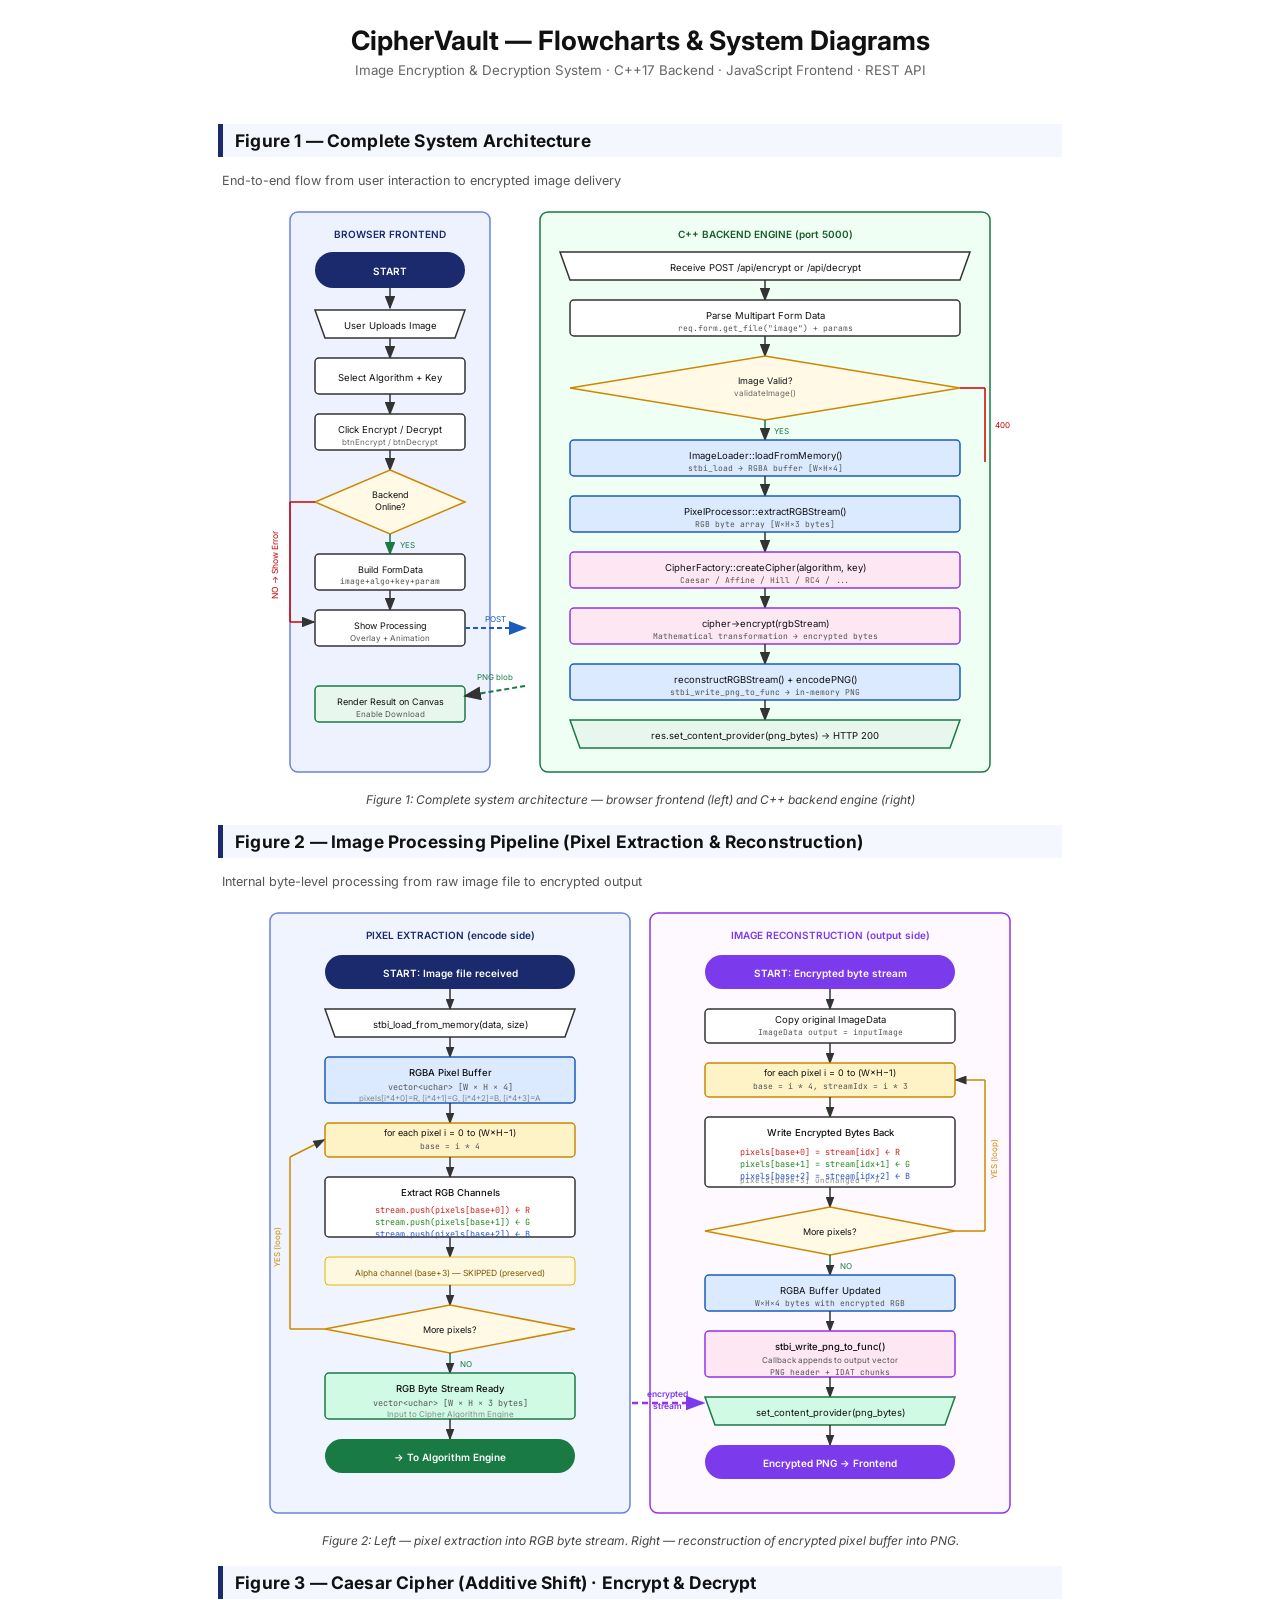
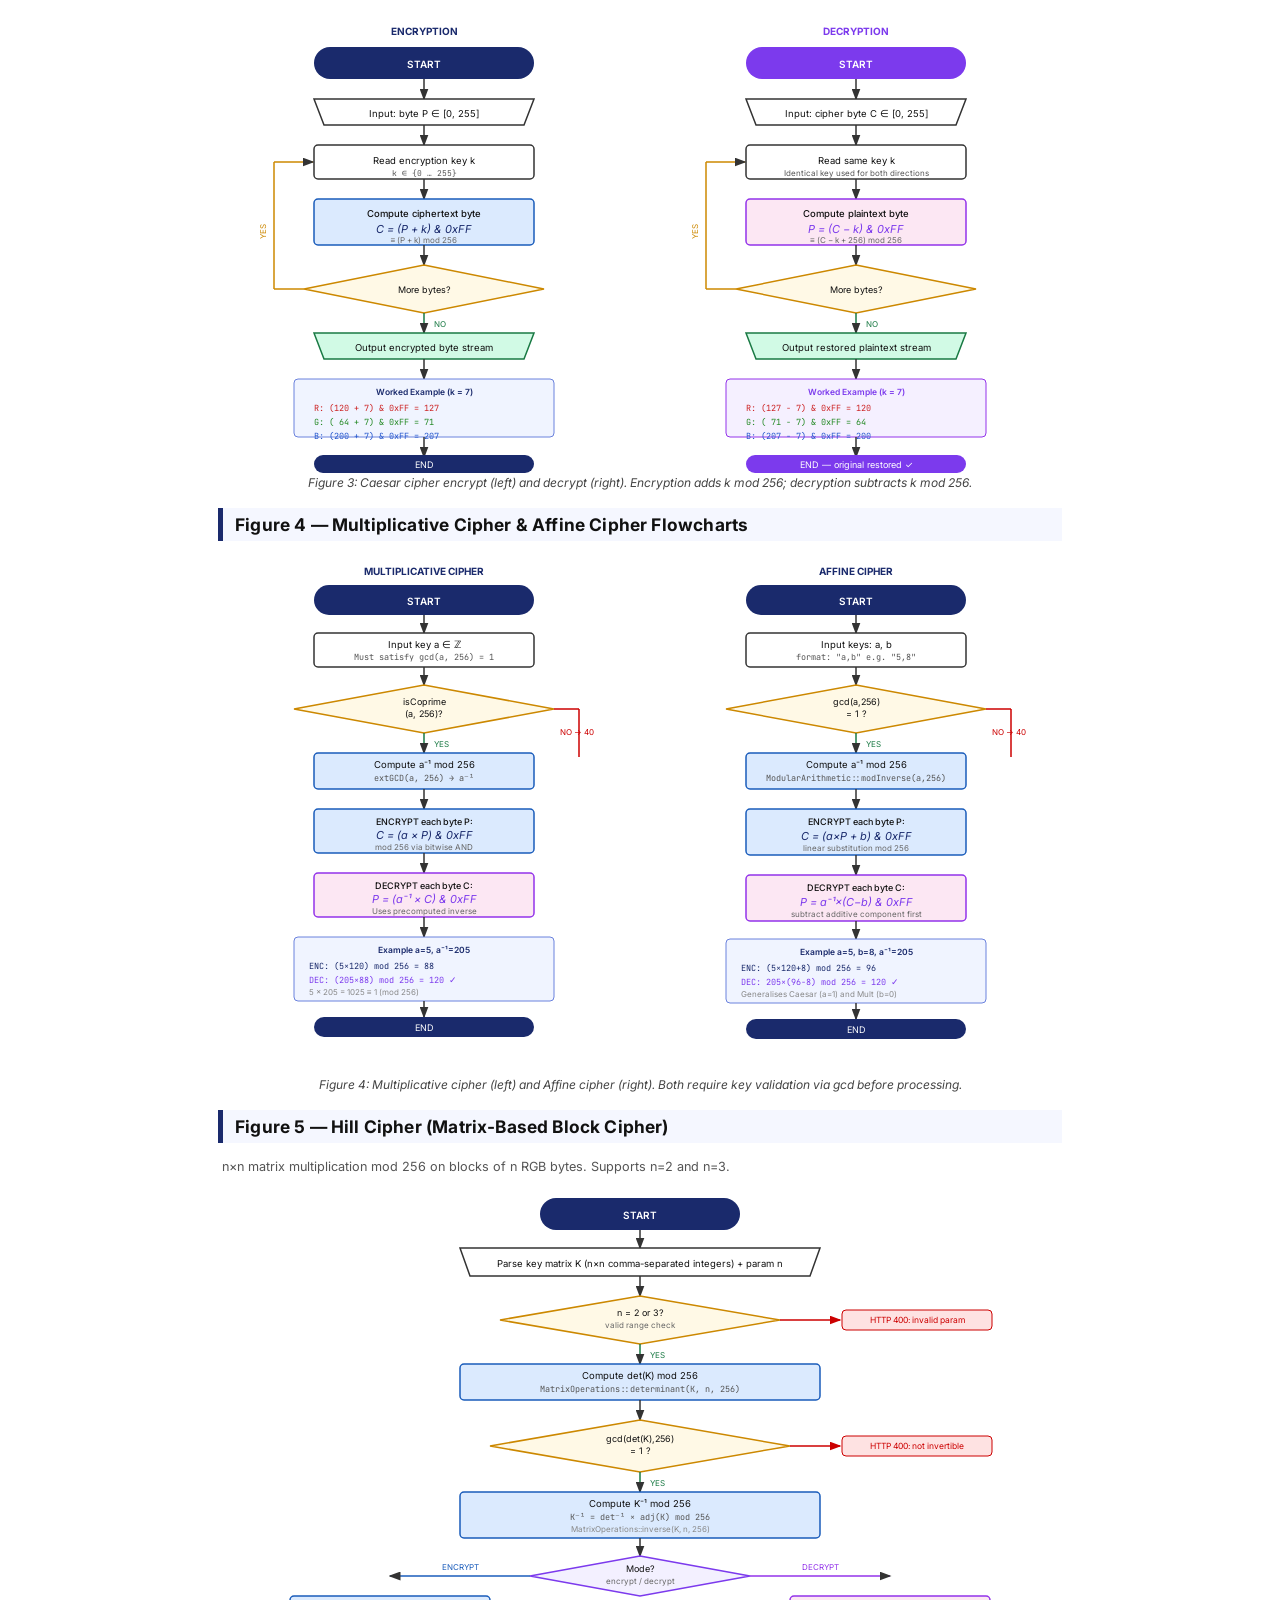
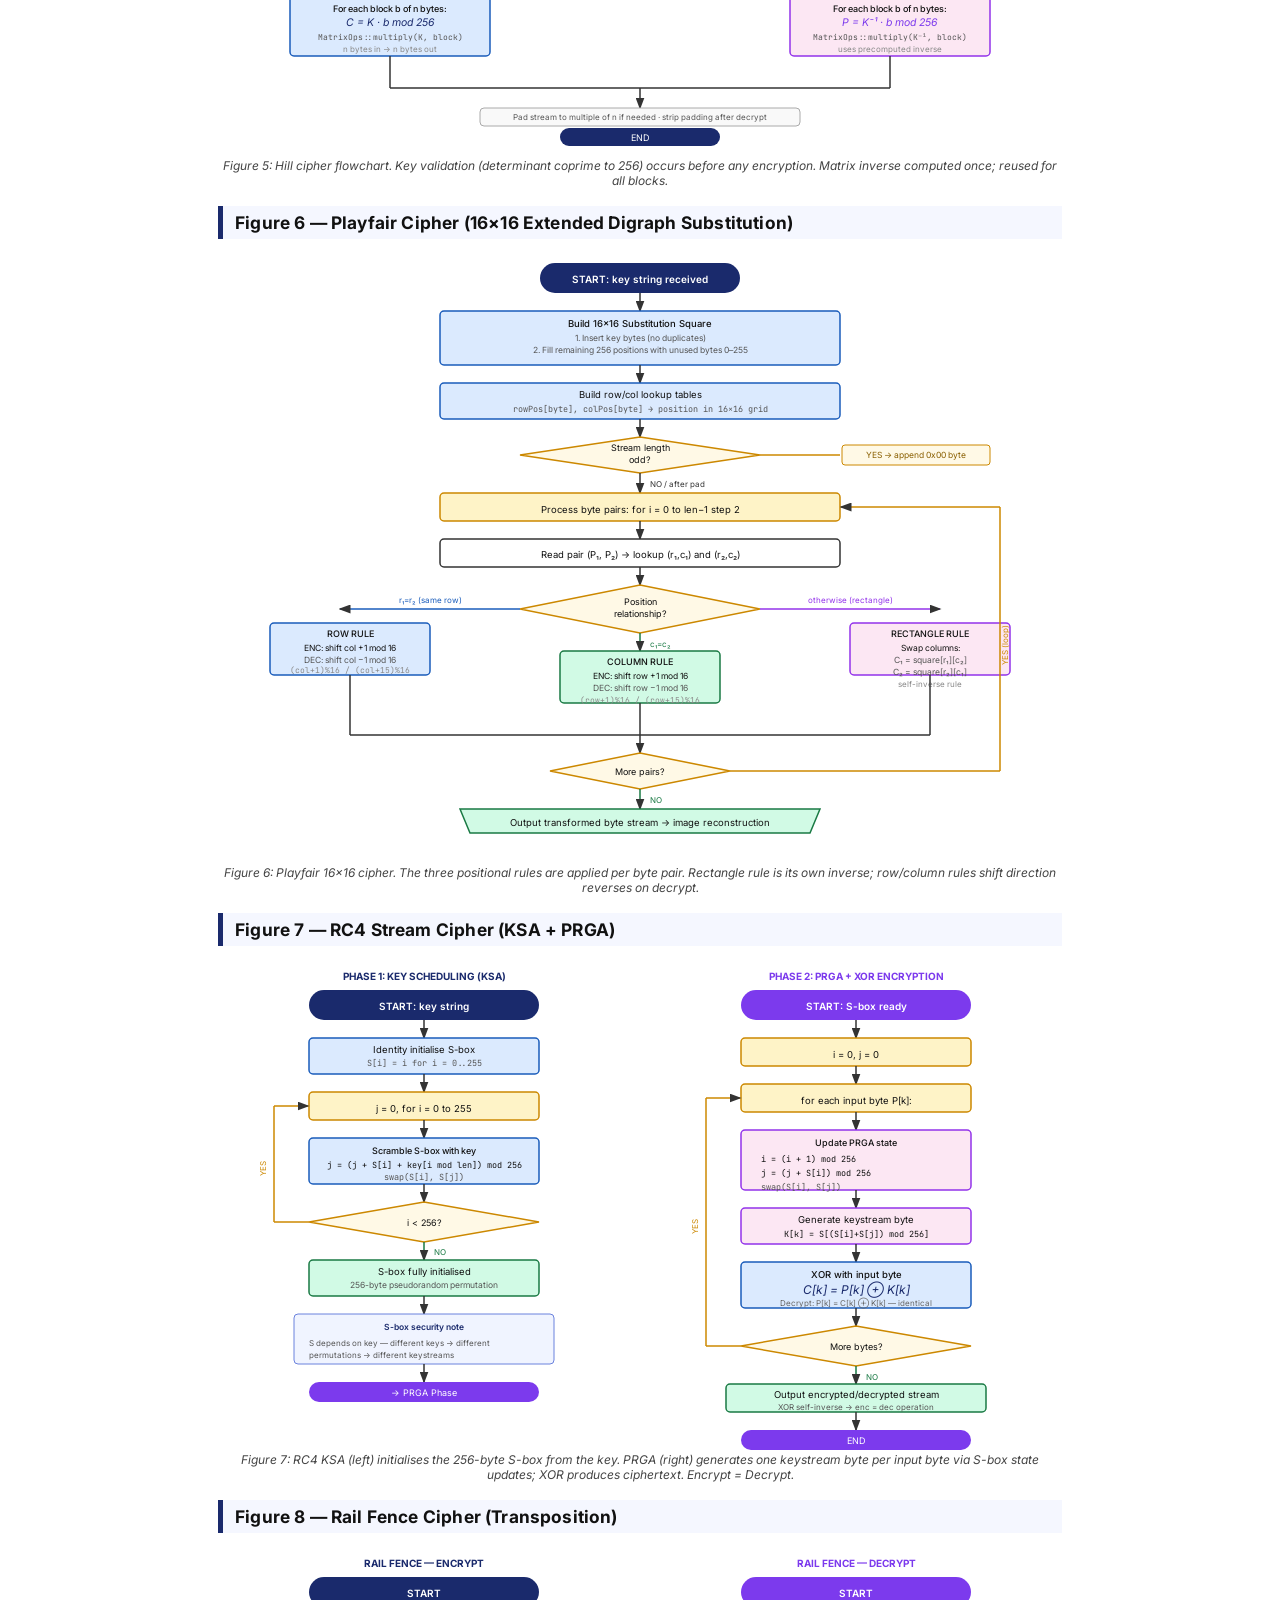
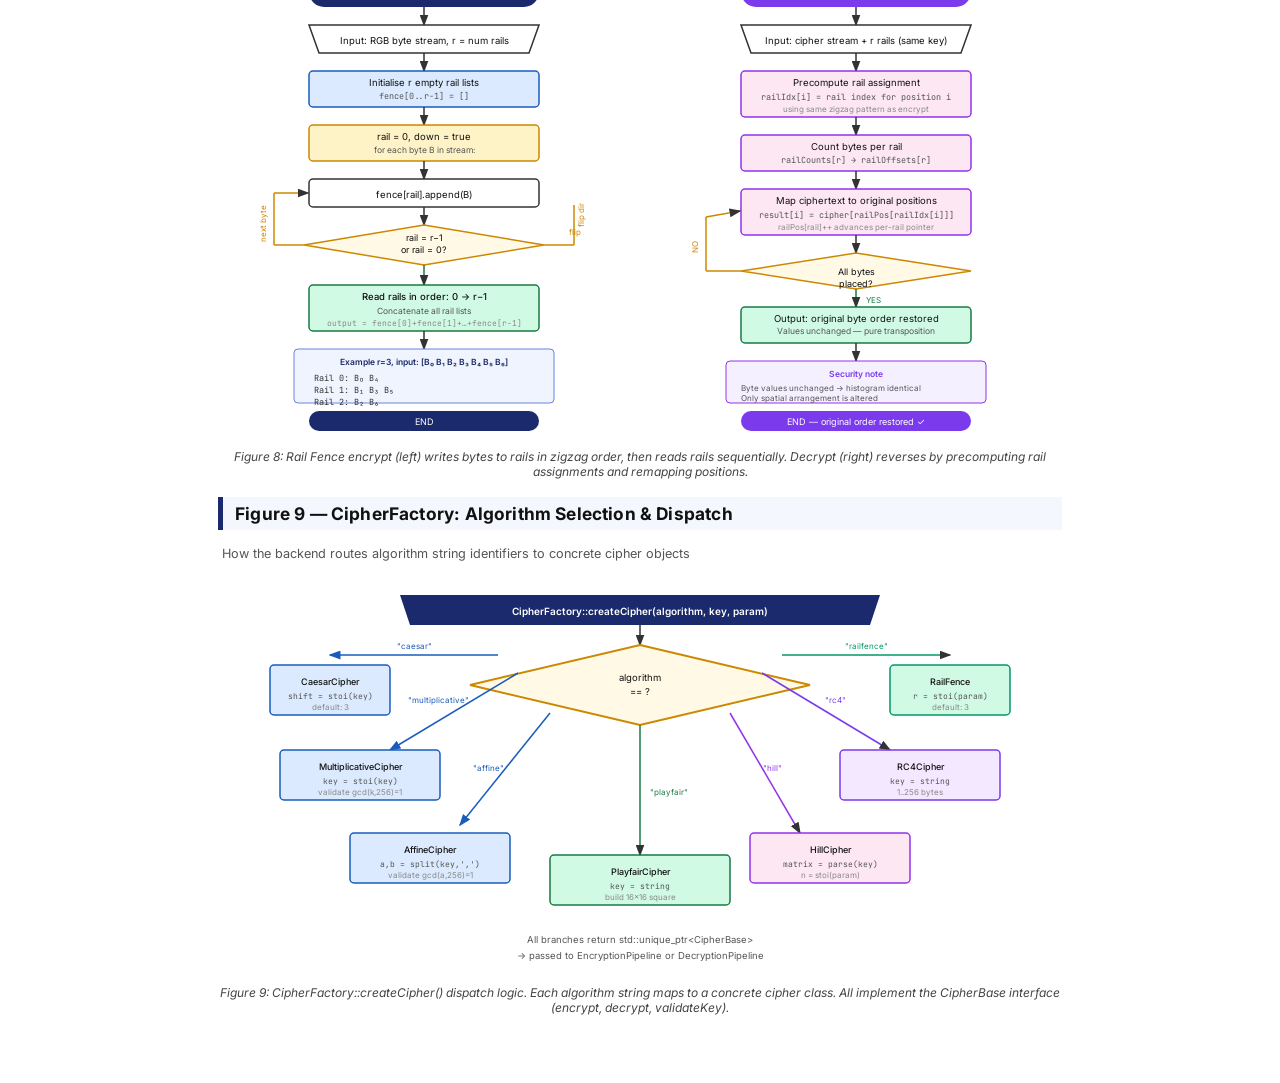
==== report/flowcharts.html @ 3191fa97 "Refactor code structure for improved readability and maintainability" ====
<!DOCTYPE html>
<html lang="en">
<head>
<meta charset="UTF-8">
<meta name="viewport" content="width=device-width,initial-scale=1">
<title>CipherVault — Flowcharts & Diagrams</title>
<link href="https://fonts.googleapis.com/css2?family=Inter:wght@400;500;600&family=JetBrains+Mono:wght@400;500&display=swap" rel="stylesheet">
<style>
@page { size: A4; margin: 15mm; }
*, *::before, *::after { box-sizing: border-box; margin: 0; padding: 0; }
body {
  font-family: 'Inter', sans-serif;
  background: #fff;
  color: #111;
  max-width: 900px;
  margin: 0 auto;
  padding: 24px 28px 60px;
}
h1 { font-size: 20pt; text-align: center; font-weight: 700; margin-bottom: 6px; }
.doc-sub { text-align: center; font-size: 10pt; color: #666; margin-bottom: 36px; }

/* ── SECTION HEADERS ── */
.fc-section {
  page-break-before: always;
  padding-top: 10px;
}
.fc-section:first-of-type { page-break-before: avoid; }
.fc-title {
  font-size: 13pt;
  font-weight: 700;
  border-left: 5px solid #1a2a6c;
  padding: 6px 12px;
  background: #f5f7ff;
  margin-bottom: 16px;
  letter-spacing: .01em;
}
.fc-subtitle {
  font-size: 9.5pt;
  color: #555;
  margin-bottom: 14px;
  padding-left: 4px;
}

/* ── SVG CONTAINER ── */
.fc-wrap {
  display: flex;
  justify-content: center;
  margin: 0 0 10px;
  page-break-inside: avoid;
}
.fc-caption {
  text-align: center;
  font-size: 9pt;
  color: #444;
  font-style: italic;
  margin-bottom: 8px;
}

/* ── SHARED SVG STYLES (applied inside SVG via CSS classes) ── */
svg text { font-family: 'Inter', sans-serif; }
svg .mono { font-family: 'JetBrains Mono', monospace; }

/* ── TWO-COLUMN LAYOUT ── */
.fc-grid2 {
  display: grid;
  grid-template-columns: 1fr 1fr;
  gap: 20px;
  page-break-inside: avoid;
}
.fc-grid2 .fc-wrap { margin-bottom: 0; }
</style>
</head>
<body>

<h1>CipherVault — Flowcharts &amp; System Diagrams</h1>
<p class="doc-sub">Image Encryption &amp; Decryption System · C++17 Backend · JavaScript Frontend · REST API</p>

<!-- ══════════════════════════════════════════════════
     FC-1  COMPLETE SYSTEM ARCHITECTURE
     ══════════════════════════════════════════════════ -->
<div class="fc-section">
<div class="fc-title">Figure 1 — Complete System Architecture</div>
<div class="fc-subtitle">End-to-end flow from user interaction to encrypted image delivery</div>
<div class="fc-wrap">
<svg width="760" height="580" viewBox="0 0 760 580" xmlns="http://www.w3.org/2000/svg">
  <defs>
    <marker id="arr" markerWidth="9" markerHeight="7" refX="8" refY="3.5" orient="auto">
      <polygon points="0 0, 9 3.5, 0 7" fill="#333"/>
    </marker>
    <marker id="arrB" markerWidth="9" markerHeight="7" refX="8" refY="3.5" orient="auto">
      <polygon points="0 0, 9 3.5, 0 7" fill="#1a5cbb"/>
    </marker>
    <marker id="arrG" markerWidth="9" markerHeight="7" refX="8" refY="3.5" orient="auto">
      <polygon points="0 0, 9 3.5, 0 7" fill="#1a7a44"/>
    </marker>
  </defs>

  <!-- FRONTEND COLUMN -->
  <rect x="30" y="10" width="200" height="560" rx="8" fill="#eef2ff" stroke="#6b82dd" stroke-width="1.5"/>
  <text x="130" y="36" text-anchor="middle" font-size="10" font-weight="600" fill="#1a2a6c">BROWSER FRONTEND</text>

  <!-- START -->
  <rect x="55" y="50" width="150" height="36" rx="18" fill="#1a2a6c" stroke="none"/>
  <text x="130" y="73" text-anchor="middle" font-size="10" fill="#fff" font-weight="600">START</text>
  <!-- Arrow -->
  <line x1="130" y1="86" x2="130" y2="106" stroke="#333" stroke-width="1.5" marker-end="url(#arr)"/>

  <!-- Upload Image -->
  <polygon points="55,108 205,108 195,136 65,136" fill="#fff" stroke="#333" stroke-width="1.5"/>
  <text x="130" y="127" text-anchor="middle" font-size="9.5" fill="#111">User Uploads Image</text>
  <line x1="130" y1="136" x2="130" y2="156" stroke="#333" stroke-width="1.5" marker-end="url(#arr)"/>

  <!-- Select Algorithm -->
  <rect x="55" y="156" width="150" height="36" rx="4" fill="#fff" stroke="#333" stroke-width="1.5"/>
  <text x="130" y="179" text-anchor="middle" font-size="9.5" fill="#111">Select Algorithm + Key</text>
  <line x1="130" y1="192" x2="130" y2="212" stroke="#333" stroke-width="1.5" marker-end="url(#arr)"/>

  <!-- Click Encrypt -->
  <rect x="55" y="212" width="150" height="36" rx="4" fill="#fff" stroke="#333" stroke-width="1.5"/>
  <text x="130" y="231" text-anchor="middle" font-size="9.5" fill="#111">Click Encrypt / Decrypt</text>
  <text x="130" y="243" text-anchor="middle" font-size="8" fill="#666">btnEncrypt / btnDecrypt</text>
  <line x1="130" y1="248" x2="130" y2="268" stroke="#333" stroke-width="1.5" marker-end="url(#arr)"/>

  <!-- Validate -->
  <polygon points="130,268 205,300 130,332 55,300" fill="#fff9e6" stroke="#cc8800" stroke-width="1.5"/>
  <text x="130" y="296" text-anchor="middle" font-size="9" fill="#111">Backend</text>
  <text x="130" y="308" text-anchor="middle" font-size="9" fill="#111">Online?</text>
  <!-- No branch -->
  <line x1="55" y1="300" x2="30" y2="300" stroke="#cc0000" stroke-width="1.5"/>
  <line x1="30" y1="300" x2="30" y2="420" stroke="#cc0000" stroke-width="1.5"/>
  <line x1="30" y1="420" x2="54" y2="420" stroke="#cc0000" stroke-width="1.5" marker-end="url(#arr)"/>
  <text x="18" y="363" text-anchor="middle" font-size="8.5" fill="#cc0000" transform="rotate(-90,18,363)">NO → Show Error</text>
  <!-- Yes branch -->
  <line x1="130" y1="332" x2="130" y2="352" stroke="#1a7a44" stroke-width="1.5" marker-end="url(#arrG)"/>
  <text x="140" y="346" font-size="8" fill="#1a7a44">YES</text>

  <!-- Build FormData -->
  <rect x="55" y="352" width="150" height="36" rx="4" fill="#fff" stroke="#333" stroke-width="1.5"/>
  <text x="130" y="371" text-anchor="middle" font-size="9" fill="#111">Build FormData</text>
  <text x="130" y="382" text-anchor="middle" font-size="8" fill="#555" class="mono">image+algo+key+param</text>
  <line x1="130" y1="388" x2="130" y2="408" stroke="#333" stroke-width="1.5" marker-end="url(#arr)"/>

  <!-- Show Overlay -->
  <rect x="55" y="408" width="150" height="36" rx="4" fill="#fff" stroke="#333" stroke-width="1.5"/>
  <text x="130" y="427" text-anchor="middle" font-size="9" fill="#111">Show Processing</text>
  <text x="130" y="439" text-anchor="middle" font-size="8" fill="#555">Overlay + Animation</text>
  <line x1="205" y1="426" x2="265" y2="426" stroke="#1a5cbb" stroke-width="2" marker-end="url(#arrB)" stroke-dasharray="5,3"/>
  <text x="235" y="420" text-anchor="middle" font-size="8" fill="#1a5cbb">POST</text>

  <!-- Render Result -->
  <rect x="55" y="484" width="150" height="36" rx="4" fill="#e8f7ee" stroke="#1a7a44" stroke-width="1.5"/>
  <text x="130" y="503" text-anchor="middle" font-size="9" fill="#111">Render Result on Canvas</text>
  <text x="130" y="515" text-anchor="middle" font-size="8" fill="#555">Enable Download</text>

  <!-- Arrow from API back -->
  <line x1="265" y1="484" x2="205" y2="494" stroke="#1a7a44" stroke-width="2" marker-end="url(#arr)" stroke-dasharray="5,3"/>
  <text x="235" y="478" text-anchor="middle" font-size="8" fill="#1a7a44">PNG blob</text>

  <!-- BACKEND COLUMN -->
  <rect x="280" y="10" width="450" height="560" rx="8" fill="#f0fff4" stroke="#1a7a44" stroke-width="1.5"/>
  <text x="505" y="36" text-anchor="middle" font-size="10" font-weight="600" fill="#1a5c2a">C++ BACKEND ENGINE (port 5000)</text>

  <!-- Receive Request -->
  <polygon points="300,50 710,50 700,78 310,78" fill="#fff" stroke="#333" stroke-width="1.5"/>
  <text x="505" y="69" text-anchor="middle" font-size="9.5" fill="#111">Receive POST /api/encrypt or /api/decrypt</text>
  <line x1="505" y1="78" x2="505" y2="98" stroke="#333" stroke-width="1.5" marker-end="url(#arr)"/>

  <!-- Parse Form -->
  <rect x="310" y="98" width="390" height="36" rx="4" fill="#fff" stroke="#333" stroke-width="1.5"/>
  <text x="505" y="117" text-anchor="middle" font-size="9.5" fill="#111">Parse Multipart Form Data</text>
  <text x="505" y="129" text-anchor="middle" font-size="8" fill="#555" class="mono">req.form.get_file("image") + params</text>
  <line x1="505" y1="134" x2="505" y2="154" stroke="#333" stroke-width="1.5" marker-end="url(#arr)"/>

  <!-- Validate Image -->
  <polygon points="505,154 700,186 505,218 310,186" fill="#fff9e6" stroke="#cc8800" stroke-width="1.5"/>
  <text x="505" y="182" text-anchor="middle" font-size="9" fill="#111">Image Valid?</text>
  <text x="505" y="194" text-anchor="middle" font-size="8" fill="#666">validateImage()</text>
  <!-- No -->
  <line x1="700" y1="186" x2="725" y2="186" stroke="#cc0000" stroke-width="1.5"/>
  <line x1="725" y1="186" x2="725" y2="260" stroke="#cc0000" stroke-width="1.5"/>
  <text x="735" y="226" font-size="8" fill="#cc0000">400</text>
  <!-- Yes -->
  <line x1="505" y1="218" x2="505" y2="238" stroke="#1a7a44" stroke-width="1.5" marker-end="url(#arr)"/>
  <text x="514" y="232" font-size="8" fill="#1a7a44">YES</text>

  <!-- ImageLoader -->
  <rect x="310" y="238" width="390" height="36" rx="4" fill="#dbeafe" stroke="#1a5cbb" stroke-width="1.5"/>
  <text x="505" y="257" text-anchor="middle" font-size="9.5" fill="#111">ImageLoader::loadFromMemory()</text>
  <text x="505" y="269" text-anchor="middle" font-size="8" fill="#555" class="mono">stbi_load → RGBA buffer [W×H×4]</text>
  <line x1="505" y1="274" x2="505" y2="294" stroke="#333" stroke-width="1.5" marker-end="url(#arr)"/>

  <!-- PixelProcessor -->
  <rect x="310" y="294" width="390" height="36" rx="4" fill="#dbeafe" stroke="#1a5cbb" stroke-width="1.5"/>
  <text x="505" y="313" text-anchor="middle" font-size="9.5" fill="#111">PixelProcessor::extractRGBStream()</text>
  <text x="505" y="325" text-anchor="middle" font-size="8" fill="#555" class="mono">RGB byte array [W×H×3 bytes]</text>
  <line x1="505" y1="330" x2="505" y2="350" stroke="#333" stroke-width="1.5" marker-end="url(#arr)"/>

  <!-- CipherFactory -->
  <rect x="310" y="350" width="390" height="36" rx="4" fill="#fce7f3" stroke="#9333ea" stroke-width="1.5"/>
  <text x="505" y="369" text-anchor="middle" font-size="9.5" fill="#111">CipherFactory::createCipher(algorithm, key)</text>
  <text x="505" y="381" text-anchor="middle" font-size="8" fill="#555" class="mono">Caesar / Affine / Hill / RC4 / ...</text>
  <line x1="505" y1="386" x2="505" y2="406" stroke="#333" stroke-width="1.5" marker-end="url(#arr)"/>

  <!-- cipher.encrypt -->
  <rect x="310" y="406" width="390" height="36" rx="4" fill="#fce7f3" stroke="#9333ea" stroke-width="1.5"/>
  <text x="505" y="425" text-anchor="middle" font-size="9.5" fill="#111">cipher→encrypt(rgbStream)</text>
  <text x="505" y="437" text-anchor="middle" font-size="8" fill="#555" class="mono">Mathematical transformation → encrypted bytes</text>
  <line x1="505" y1="442" x2="505" y2="462" stroke="#333" stroke-width="1.5" marker-end="url(#arr)"/>

  <!-- Reconstruct + Encode -->
  <rect x="310" y="462" width="390" height="36" rx="4" fill="#dbeafe" stroke="#1a5cbb" stroke-width="1.5"/>
  <text x="505" y="481" text-anchor="middle" font-size="9.5" fill="#111">reconstructRGBStream() + encodePNG()</text>
  <text x="505" y="493" text-anchor="middle" font-size="8" fill="#555" class="mono">stbi_write_png_to_func → in-memory PNG</text>
  <line x1="505" y1="498" x2="505" y2="518" stroke="#333" stroke-width="1.5" marker-end="url(#arr)"/>

  <!-- Stream Response -->
  <polygon points="310,518 700,518 690,546 320,546" fill="#e8f7ee" stroke="#1a7a44" stroke-width="1.5"/>
  <text x="505" y="537" text-anchor="middle" font-size="9.5" fill="#111">res.set_content_provider(png_bytes) → HTTP 200</text>
</svg>
</div>
<p class="fc-caption">Figure 1: Complete system architecture — browser frontend (left) and C++ backend engine (right)</p>
</div>

<!-- ══════════════════════════════════════════════════
     FC-2  IMAGE PROCESSING PIPELINE
     ══════════════════════════════════════════════════ -->
<div class="fc-section">
<div class="fc-title">Figure 2 — Image Processing Pipeline (Pixel Extraction &amp; Reconstruction)</div>
<div class="fc-subtitle">Internal byte-level processing from raw image file to encrypted output</div>
<div class="fc-wrap">
<svg width="760" height="620" viewBox="0 0 760 620" xmlns="http://www.w3.org/2000/svg">
  <defs>
    <marker id="a1" markerWidth="8" markerHeight="6" refX="7" refY="3" orient="auto"><polygon points="0 0,8 3,0 6" fill="#333"/></marker>
    <marker id="a2" markerWidth="8" markerHeight="6" refX="7" refY="3" orient="auto"><polygon points="0 0,8 3,0 6" fill="#1a5cbb"/></marker>
    <marker id="a3" markerWidth="8" markerHeight="6" refX="7" refY="3" orient="auto"><polygon points="0 0,8 3,0 6" fill="#7c3aed"/></marker>
  </defs>

  <!-- LEFT: EXTRACTION PIPELINE -->
  <rect x="10" y="10" width="360" height="600" rx="8" fill="#f0f4ff" stroke="#6b82dd" stroke-width="1.5"/>
  <text x="190" y="36" text-anchor="middle" font-size="10" font-weight="600" fill="#1a2a6c">PIXEL EXTRACTION (encode side)</text>

  <!-- START -->
  <rect x="65" y="52" width="250" height="34" rx="17" fill="#1a2a6c"/>
  <text x="190" y="74" text-anchor="middle" font-size="10" fill="#fff" font-weight="600">START: Image file received</text>
  <line x1="190" y1="86" x2="190" y2="106" stroke="#333" stroke-width="1.5" marker-end="url(#a1)"/>

  <!-- Decode -->
  <polygon points="65,106 315,106 305,134 75,134" fill="#fff" stroke="#333" stroke-width="1.5"/>
  <text x="190" y="125" text-anchor="middle" font-size="9.5" fill="#111">stbi_load_from_memory(data, size)</text>
  <line x1="190" y1="134" x2="190" y2="154" stroke="#333" stroke-width="1.5" marker-end="url(#a1)"/>

  <!-- RGBA Buffer -->
  <rect x="65" y="154" width="250" height="46" rx="4" fill="#dbeafe" stroke="#1a5cbb" stroke-width="1.5"/>
  <text x="190" y="173" text-anchor="middle" font-size="9.5" fill="#111" font-weight="500">RGBA Pixel Buffer</text>
  <text x="190" y="187" text-anchor="middle" font-size="8.5" fill="#555" class="mono">vector&lt;uchar&gt; [W × H × 4]</text>
  <text x="190" y="198" text-anchor="middle" font-size="8" fill="#888">pixels[i*4+0]=R, [i*4+1]=G, [i*4+2]=B, [i*4+3]=A</text>
  <line x1="190" y1="200" x2="190" y2="220" stroke="#333" stroke-width="1.5" marker-end="url(#a1)"/>

  <!-- Loop header -->
  <rect x="65" y="220" width="250" height="34" rx="4" fill="#fef3c7" stroke="#cc8800" stroke-width="1.5"/>
  <text x="190" y="233" text-anchor="middle" font-size="9" fill="#111">for each pixel i = 0 to (W×H−1)</text>
  <text x="190" y="246" text-anchor="middle" font-size="8" fill="#555" class="mono">base = i * 4</text>
  <line x1="190" y1="254" x2="190" y2="274" stroke="#333" stroke-width="1.5" marker-end="url(#a1)"/>

  <!-- Extract RGB -->
  <rect x="65" y="274" width="250" height="60" rx="4" fill="#fff" stroke="#333" stroke-width="1.5"/>
  <text x="190" y="293" text-anchor="middle" font-size="9.5" fill="#111" font-weight="500">Extract RGB Channels</text>
  <text x="115" y="310" font-size="8.5" fill="#cc2222" class="mono">stream.push(pixels[base+0])  ← R</text>
  <text x="115" y="322" font-size="8.5" fill="#228822" class="mono">stream.push(pixels[base+1])  ← G</text>
  <text x="115" y="334" font-size="8.5" fill="#2255cc" class="mono">stream.push(pixels[base+2])  ← B</text>
  <line x1="190" y1="334" x2="190" y2="354" stroke="#333" stroke-width="1.5" marker-end="url(#a1)"/>

  <!-- Alpha note -->
  <rect x="65" y="354" width="250" height="28" rx="4" fill="#fff8e1" stroke="#e0b800" stroke-width="1"/>
  <text x="190" y="373" text-anchor="middle" font-size="8.5" fill="#7a5c00">Alpha channel (base+3) — SKIPPED (preserved)</text>
  <line x1="190" y1="382" x2="190" y2="402" stroke="#333" stroke-width="1.5" marker-end="url(#a1)"/>

  <!-- Loop decision -->
  <polygon points="190,402 315,426 190,450 65,426" fill="#fff9e6" stroke="#cc8800" stroke-width="1.5"/>
  <text x="190" y="430" text-anchor="middle" font-size="9" fill="#111">More pixels?</text>
  <!-- YES back loop -->
  <line x1="65" y1="426" x2="30" y2="426" stroke="#cc8800" stroke-width="1.5"/>
  <line x1="30" y1="426" x2="30" y2="254" stroke="#cc8800" stroke-width="1.5"/>
  <line x1="30" y1="254" x2="64" y2="237" stroke="#cc8800" stroke-width="1.5" marker-end="url(#a1)"/>
  <text x="20" y="344" text-anchor="middle" font-size="8" fill="#cc8800" transform="rotate(-90,20,344)">YES (loop)</text>
  <!-- NO -->
  <line x1="190" y1="450" x2="190" y2="470" stroke="#1a7a44" stroke-width="1.5" marker-end="url(#a1)"/>
  <text x="200" y="464" font-size="8" fill="#1a7a44">NO</text>

  <!-- RGB Stream result -->
  <rect x="65" y="470" width="250" height="46" rx="4" fill="#d1fae5" stroke="#1a7a44" stroke-width="1.5"/>
  <text x="190" y="489" text-anchor="middle" font-size="9.5" fill="#111" font-weight="500">RGB Byte Stream Ready</text>
  <text x="190" y="503" text-anchor="middle" font-size="8.5" fill="#555" class="mono">vector&lt;uchar&gt; [W × H × 3 bytes]</text>
  <text x="190" y="514" text-anchor="middle" font-size="8" fill="#888">Input to Cipher Algorithm Engine</text>
  <line x1="190" y1="516" x2="190" y2="536" stroke="#333" stroke-width="1.5" marker-end="url(#a1)"/>

  <!-- END extraction -->
  <rect x="65" y="536" width="250" height="34" rx="17" fill="#1a7a44"/>
  <text x="190" y="558" text-anchor="middle" font-size="10" fill="#fff" font-weight="600">→ To Algorithm Engine</text>

  <!-- RIGHT: RECONSTRUCTION PIPELINE -->
  <rect x="390" y="10" width="360" height="600" rx="8" fill="#fef9ff" stroke="#9333ea" stroke-width="1.5"/>
  <text x="570" y="36" text-anchor="middle" font-size="10" font-weight="600" fill="#7c3aed">IMAGE RECONSTRUCTION (output side)</text>

  <rect x="445" y="52" width="250" height="34" rx="17" fill="#7c3aed"/>
  <text x="570" y="74" text-anchor="middle" font-size="10" fill="#fff" font-weight="600">START: Encrypted byte stream</text>
  <line x1="570" y1="86" x2="570" y2="106" stroke="#333" stroke-width="1.5" marker-end="url(#a1)"/>

  <!-- Copy image -->
  <rect x="445" y="106" width="250" height="34" rx="4" fill="#fff" stroke="#333" stroke-width="1.5"/>
  <text x="570" y="120" text-anchor="middle" font-size="9.5" fill="#111">Copy original ImageData</text>
  <text x="570" y="132" text-anchor="middle" font-size="8" fill="#555" class="mono">ImageData output = inputImage</text>
  <line x1="570" y1="140" x2="570" y2="160" stroke="#333" stroke-width="1.5" marker-end="url(#a1)"/>

  <!-- Loop header -->
  <rect x="445" y="160" width="250" height="34" rx="4" fill="#fef3c7" stroke="#cc8800" stroke-width="1.5"/>
  <text x="570" y="173" text-anchor="middle" font-size="9" fill="#111">for each pixel i = 0 to (W×H−1)</text>
  <text x="570" y="186" text-anchor="middle" font-size="8" fill="#555" class="mono">base = i * 4,  streamIdx = i * 3</text>
  <line x1="570" y1="194" x2="570" y2="214" stroke="#333" stroke-width="1.5" marker-end="url(#a1)"/>

  <!-- Write back -->
  <rect x="445" y="214" width="250" height="70" rx="4" fill="#fff" stroke="#333" stroke-width="1.5"/>
  <text x="570" y="233" text-anchor="middle" font-size="9.5" fill="#111" font-weight="500">Write Encrypted Bytes Back</text>
  <text x="480" y="252" font-size="8.5" fill="#cc2222" class="mono">pixels[base+0] = stream[idx]    ← R</text>
  <text x="480" y="264" font-size="8.5" fill="#228822" class="mono">pixels[base+1] = stream[idx+1]  ← G</text>
  <text x="480" y="276" font-size="8.5" fill="#2255cc" class="mono">pixels[base+2] = stream[idx+2]  ← B</text>
  <text x="480" y="280" font-size="7.5" fill="#888" class="mono">pixels[base+3] unchanged        ← A</text>
  <line x1="570" y1="284" x2="570" y2="304" stroke="#333" stroke-width="1.5" marker-end="url(#a1)"/>

  <!-- Loop decision -->
  <polygon points="570,304 695,328 570,352 445,328" fill="#fff9e6" stroke="#cc8800" stroke-width="1.5"/>
  <text x="570" y="332" text-anchor="middle" font-size="9" fill="#111">More pixels?</text>
  <!-- YES -->
  <line x1="695" y1="328" x2="725" y2="328" stroke="#cc8800" stroke-width="1.5"/>
  <line x1="725" y1="328" x2="725" y2="177" stroke="#cc8800" stroke-width="1.5"/>
  <line x1="725" y1="177" x2="696" y2="177" stroke="#cc8800" stroke-width="1.5" marker-end="url(#a1)"/>
  <text x="737" y="256" text-anchor="middle" font-size="8" fill="#cc8800" transform="rotate(-90,737,256)">YES (loop)</text>
  <!-- NO -->
  <line x1="570" y1="352" x2="570" y2="372" stroke="#1a7a44" stroke-width="1.5" marker-end="url(#a1)"/>
  <text x="580" y="366" font-size="8" fill="#1a7a44">NO</text>

  <!-- RGBA buffer updated -->
  <rect x="445" y="372" width="250" height="36" rx="4" fill="#dbeafe" stroke="#1a5cbb" stroke-width="1.5"/>
  <text x="570" y="391" text-anchor="middle" font-size="9.5" fill="#111">RGBA Buffer Updated</text>
  <text x="570" y="403" text-anchor="middle" font-size="8" fill="#555" class="mono">W×H×4 bytes with encrypted RGB</text>
  <line x1="570" y1="408" x2="570" y2="428" stroke="#333" stroke-width="1.5" marker-end="url(#a1)"/>

  <!-- PNG encode -->
  <rect x="445" y="428" width="250" height="46" rx="4" fill="#fce7f3" stroke="#9333ea" stroke-width="1.5"/>
  <text x="570" y="447" text-anchor="middle" font-size="9.5" fill="#111" font-weight="500">stbi_write_png_to_func()</text>
  <text x="570" y="460" text-anchor="middle" font-size="8" fill="#555">Callback appends to output vector</text>
  <text x="570" y="472" text-anchor="middle" font-size="8" fill="#555" class="mono">PNG header + IDAT chunks</text>
  <line x1="570" y1="474" x2="570" y2="494" stroke="#333" stroke-width="1.5" marker-end="url(#a1)"/>

  <!-- Stream to HTTP -->
  <polygon points="445,494 695,494 685,522 455,522" fill="#d1fae5" stroke="#1a7a44" stroke-width="1.5"/>
  <text x="570" y="513" text-anchor="middle" font-size="9.5" fill="#111">set_content_provider(png_bytes)</text>
  <line x1="570" y1="522" x2="570" y2="542" stroke="#333" stroke-width="1.5" marker-end="url(#a1)"/>

  <!-- END -->
  <rect x="445" y="542" width="250" height="34" rx="17" fill="#7c3aed"/>
  <text x="570" y="564" text-anchor="middle" font-size="10" fill="#fff" font-weight="600">Encrypted PNG → Frontend</text>

  <!-- Connecting arrow between the two halves -->
  <line x1="372" y1="500" x2="443" y2="500" stroke="#9333ea" stroke-width="2.5" marker-end="url(#a3)" stroke-dasharray="6,4"/>
  <text x="407" y="494" text-anchor="middle" font-size="8.5" fill="#7c3aed" font-weight="600">encrypted</text>
  <text x="407" y="506" text-anchor="middle" font-size="8.5" fill="#7c3aed" font-weight="600">stream</text>
</svg>
</div>
<p class="fc-caption">Figure 2: Left — pixel extraction into RGB byte stream. Right — reconstruction of encrypted pixel buffer into PNG.</p>
</div>

<!-- ══════════════════════════════════════════════════
     FC-3  CAESAR CIPHER
     ══════════════════════════════════════════════════ -->
<div class="fc-section">
<div class="fc-title">Figure 3 — Caesar Cipher (Additive Shift) · Encrypt &amp; Decrypt</div>
<div class="fc-grid2">

<!-- ENCRYPT -->
<div>
<div class="fc-wrap">
<svg width="340" height="460" viewBox="0 0 340 460" xmlns="http://www.w3.org/2000/svg">
  <defs><marker id="ca" markerWidth="8" markerHeight="6" refX="7" refY="3" orient="auto"><polygon points="0 0,8 3,0 6" fill="#333"/></marker></defs>
  <text x="170" y="20" text-anchor="middle" font-size="10" font-weight="700" fill="#1a2a6c">ENCRYPTION</text>

  <rect x="60" y="32" width="220" height="32" rx="16" fill="#1a2a6c"/>
  <text x="170" y="53" text-anchor="middle" font-size="10" fill="#fff" font-weight="600">START</text>
  <line x1="170" y1="64" x2="170" y2="84" stroke="#333" stroke-width="1.5" marker-end="url(#ca)"/>

  <polygon points="60,84 280,84 270,110 70,110" fill="#fff" stroke="#333" stroke-width="1.5"/>
  <text x="170" y="102" text-anchor="middle" font-size="9.5" fill="#111">Input: byte P ∈ [0, 255]</text>
  <line x1="170" y1="110" x2="170" y2="130" stroke="#333" stroke-width="1.5" marker-end="url(#ca)"/>

  <rect x="60" y="130" width="220" height="34" rx="4" fill="#fff" stroke="#333" stroke-width="1.5"/>
  <text x="170" y="149" text-anchor="middle" font-size="9.5" fill="#111">Read encryption key k</text>
  <text x="170" y="161" text-anchor="middle" font-size="8" fill="#555" class="mono">k ∈ {0 … 255}</text>
  <line x1="170" y1="164" x2="170" y2="184" stroke="#333" stroke-width="1.5" marker-end="url(#ca)"/>

  <rect x="60" y="184" width="220" height="46" rx="4" fill="#dbeafe" stroke="#1a5cbb" stroke-width="1.5"/>
  <text x="170" y="202" text-anchor="middle" font-size="9.5" fill="#111" font-weight="500">Compute ciphertext byte</text>
  <text x="170" y="218" text-anchor="middle" font-size="11" fill="#1a2a6c" font-style="italic">C = (P + k) &amp; 0xFF</text>
  <text x="170" y="228" text-anchor="middle" font-size="8" fill="#666">≡ (P + k) mod 256</text>
  <line x1="170" y1="230" x2="170" y2="250" stroke="#333" stroke-width="1.5" marker-end="url(#ca)"/>

  <polygon points="170,250 290,274 170,298 50,274" fill="#fff9e6" stroke="#cc8800" stroke-width="1.5"/>
  <text x="170" y="278" text-anchor="middle" font-size="9" fill="#111">More bytes?</text>
  <line x1="50" y1="274" x2="20" y2="274" stroke="#cc8800" stroke-width="1.5"/>
  <line x1="20" y1="274" x2="20" y2="147" stroke="#cc8800" stroke-width="1.5"/>
  <line x1="20" y1="147" x2="59" y2="147" stroke="#cc8800" stroke-width="1.5" marker-end="url(#ca)"/>
  <text x="12" y="216" text-anchor="middle" font-size="8" fill="#cc8800" transform="rotate(-90,12,216)">YES</text>
  <line x1="170" y1="298" x2="170" y2="318" stroke="#1a7a44" stroke-width="1.5" marker-end="url(#ca)"/>
  <text x="180" y="312" font-size="8" fill="#1a7a44">NO</text>

  <polygon points="60,318 280,318 270,344 70,344" fill="#d1fae5" stroke="#1a7a44" stroke-width="1.5"/>
  <text x="170" y="336" text-anchor="middle" font-size="9.5" fill="#111">Output encrypted byte stream</text>
  <line x1="170" y1="344" x2="170" y2="364" stroke="#333" stroke-width="1.5" marker-end="url(#ca)"/>

  <!-- Example box -->
  <rect x="40" y="364" width="260" height="58" rx="4" fill="#f0f4ff" stroke="#6b82dd" stroke-width="1"/>
  <text x="170" y="380" text-anchor="middle" font-size="8.5" fill="#1a2a6c" font-weight="600">Worked Example  (k = 7)</text>
  <text x="60" y="396" font-size="8.5" fill="#cc2222" class="mono">R: (120 + 7) &amp; 0xFF = 127</text>
  <text x="60" y="410" font-size="8.5" fill="#228822" class="mono">G: ( 64 + 7) &amp; 0xFF =  71</text>
  <text x="60" y="424" font-size="8.5" fill="#2255cc" class="mono">B: (200 + 7) &amp; 0xFF = 207</text>
  <line x1="170" y1="422" x2="170" y2="442" stroke="#333" stroke-width="1.5" marker-end="url(#ca)"/>

  <rect x="60" y="440" width="220" height="18" rx="9" fill="#1a2a6c"/>
  <text x="170" y="453" text-anchor="middle" font-size="9" fill="#fff">END</text>
</svg>
</div>
</div>

<!-- DECRYPT -->
<div>
<div class="fc-wrap">
<svg width="340" height="460" viewBox="0 0 340 460" xmlns="http://www.w3.org/2000/svg">
  <defs><marker id="cd" markerWidth="8" markerHeight="6" refX="7" refY="3" orient="auto"><polygon points="0 0,8 3,0 6" fill="#333"/></marker></defs>
  <text x="170" y="20" text-anchor="middle" font-size="10" font-weight="700" fill="#7c3aed">DECRYPTION</text>

  <rect x="60" y="32" width="220" height="32" rx="16" fill="#7c3aed"/>
  <text x="170" y="53" text-anchor="middle" font-size="10" fill="#fff" font-weight="600">START</text>
  <line x1="170" y1="64" x2="170" y2="84" stroke="#333" stroke-width="1.5" marker-end="url(#cd)"/>

  <polygon points="60,84 280,84 270,110 70,110" fill="#fff" stroke="#333" stroke-width="1.5"/>
  <text x="170" y="102" text-anchor="middle" font-size="9.5" fill="#111">Input: cipher byte C ∈ [0, 255]</text>
  <line x1="170" y1="110" x2="170" y2="130" stroke="#333" stroke-width="1.5" marker-end="url(#cd)"/>

  <rect x="60" y="130" width="220" height="34" rx="4" fill="#fff" stroke="#333" stroke-width="1.5"/>
  <text x="170" y="149" text-anchor="middle" font-size="9.5" fill="#111">Read same key k</text>
  <text x="170" y="161" text-anchor="middle" font-size="8" fill="#555">Identical key used for both directions</text>
  <line x1="170" y1="164" x2="170" y2="184" stroke="#333" stroke-width="1.5" marker-end="url(#cd)"/>

  <rect x="60" y="184" width="220" height="46" rx="4" fill="#fce7f3" stroke="#9333ea" stroke-width="1.5"/>
  <text x="170" y="202" text-anchor="middle" font-size="9.5" fill="#111" font-weight="500">Compute plaintext byte</text>
  <text x="170" y="218" text-anchor="middle" font-size="11" fill="#7c3aed" font-style="italic">P = (C − k) &amp; 0xFF</text>
  <text x="170" y="228" text-anchor="middle" font-size="8" fill="#666">≡ (C − k + 256) mod 256</text>
  <line x1="170" y1="230" x2="170" y2="250" stroke="#333" stroke-width="1.5" marker-end="url(#cd)"/>

  <polygon points="170,250 290,274 170,298 50,274" fill="#fff9e6" stroke="#cc8800" stroke-width="1.5"/>
  <text x="170" y="278" text-anchor="middle" font-size="9" fill="#111">More bytes?</text>
  <line x1="50" y1="274" x2="20" y2="274" stroke="#cc8800" stroke-width="1.5"/>
  <line x1="20" y1="274" x2="20" y2="147" stroke="#cc8800" stroke-width="1.5"/>
  <line x1="20" y1="147" x2="59" y2="147" stroke="#cc8800" stroke-width="1.5" marker-end="url(#cd)"/>
  <text x="12" y="216" text-anchor="middle" font-size="8" fill="#cc8800" transform="rotate(-90,12,216)">YES</text>
  <line x1="170" y1="298" x2="170" y2="318" stroke="#1a7a44" stroke-width="1.5" marker-end="url(#cd)"/>
  <text x="180" y="312" font-size="8" fill="#1a7a44">NO</text>

  <polygon points="60,318 280,318 270,344 70,344" fill="#d1fae5" stroke="#1a7a44" stroke-width="1.5"/>
  <text x="170" y="336" text-anchor="middle" font-size="9.5" fill="#111">Output restored plaintext stream</text>
  <line x1="170" y1="344" x2="170" y2="364" stroke="#333" stroke-width="1.5" marker-end="url(#cd)"/>

  <rect x="40" y="364" width="260" height="58" rx="4" fill="#f5f0ff" stroke="#9333ea" stroke-width="1"/>
  <text x="170" y="380" text-anchor="middle" font-size="8.5" fill="#7c3aed" font-weight="600">Worked Example  (k = 7)</text>
  <text x="60" y="396" font-size="8.5" fill="#cc2222" class="mono">R: (127 − 7) &amp; 0xFF = 120</text>
  <text x="60" y="410" font-size="8.5" fill="#228822" class="mono">G: ( 71 − 7) &amp; 0xFF =  64</text>
  <text x="60" y="424" font-size="8.5" fill="#2255cc" class="mono">B: (207 − 7) &amp; 0xFF = 200</text>
  <line x1="170" y1="422" x2="170" y2="442" stroke="#333" stroke-width="1.5" marker-end="url(#cd)"/>

  <rect x="60" y="440" width="220" height="18" rx="9" fill="#7c3aed"/>
  <text x="170" y="453" text-anchor="middle" font-size="9" fill="#fff">END — original restored ✓</text>
</svg>
</div>
</div>
</div>
<p class="fc-caption">Figure 3: Caesar cipher encrypt (left) and decrypt (right). Encryption adds k mod 256; decryption subtracts k mod 256.</p>
</div>

<!-- ══════════════════════════════════════════════════
     FC-4  MULTIPLICATIVE & AFFINE
     ══════════════════════════════════════════════════ -->
<div class="fc-section">
<div class="fc-title">Figure 4 — Multiplicative Cipher &amp; Affine Cipher Flowcharts</div>
<div class="fc-grid2">

<!-- MULTIPLICATIVE -->
<div>
<div class="fc-wrap">
<svg width="340" height="520" viewBox="0 0 340 520" xmlns="http://www.w3.org/2000/svg">
  <defs><marker id="ma" markerWidth="8" markerHeight="6" refX="7" refY="3" orient="auto"><polygon points="0 0,8 3,0 6" fill="#333"/></marker></defs>
  <text x="170" y="18" text-anchor="middle" font-size="10" font-weight="700" fill="#1a2a6c">MULTIPLICATIVE CIPHER</text>

  <rect x="60" y="28" width="220" height="30" rx="15" fill="#1a2a6c"/>
  <text x="170" y="48" text-anchor="middle" font-size="10" fill="#fff" font-weight="600">START</text>
  <line x1="170" y1="58" x2="170" y2="76" stroke="#333" stroke-width="1.5" marker-end="url(#ma)"/>

  <rect x="60" y="76" width="220" height="34" rx="4" fill="#fff" stroke="#333" stroke-width="1.5"/>
  <text x="170" y="91" text-anchor="middle" font-size="9.5" fill="#111">Input key a ∈ ℤ</text>
  <text x="170" y="103" text-anchor="middle" font-size="8.5" fill="#555" class="mono">Must satisfy gcd(a, 256) = 1</text>
  <line x1="170" y1="110" x2="170" y2="128" stroke="#333" stroke-width="1.5" marker-end="url(#ma)"/>

  <!-- Validate -->
  <polygon points="170,128 300,152 170,176 40,152" fill="#fff9e6" stroke="#cc8800" stroke-width="1.5"/>
  <text x="170" y="148" text-anchor="middle" font-size="9" fill="#111">isCoprime</text>
  <text x="170" y="160" text-anchor="middle" font-size="9" fill="#111">(a, 256)?</text>
  <line x1="300" y1="152" x2="325" y2="152" stroke="#cc0000" stroke-width="1.5"/>
  <line x1="325" y1="152" x2="325" y2="200" stroke="#cc0000" stroke-width="1.5"/>
  <text x="325" y="178" text-anchor="middle" font-size="8" fill="#cc0000">NO → 400</text>
  <line x1="170" y1="176" x2="170" y2="196" stroke="#1a7a44" stroke-width="1.5" marker-end="url(#ma)"/>
  <text x="180" y="190" font-size="8" fill="#1a7a44">YES</text>

  <!-- Compute inverse for decrypt -->
  <rect x="60" y="196" width="220" height="36" rx="4" fill="#dbeafe" stroke="#1a5cbb" stroke-width="1.5"/>
  <text x="170" y="211" text-anchor="middle" font-size="9.5" fill="#111">Compute a⁻¹ mod 256</text>
  <text x="170" y="224" text-anchor="middle" font-size="8.5" fill="#555" class="mono">extGCD(a, 256) → a⁻¹</text>
  <line x1="170" y1="232" x2="170" y2="252" stroke="#333" stroke-width="1.5" marker-end="url(#ma)"/>

  <!-- Encrypt box -->
  <rect x="60" y="252" width="220" height="44" rx="4" fill="#dbeafe" stroke="#1a5cbb" stroke-width="1.5"/>
  <text x="170" y="268" text-anchor="middle" font-size="9" fill="#111" font-weight="500">ENCRYPT each byte P:</text>
  <text x="170" y="282" text-anchor="middle" font-size="11" fill="#1a2a6c" font-style="italic">C = (a × P) &amp; 0xFF</text>
  <text x="170" y="293" text-anchor="middle" font-size="8" fill="#666">mod 256 via bitwise AND</text>
  <line x1="170" y1="296" x2="170" y2="316" stroke="#333" stroke-width="1.5" marker-end="url(#ma)"/>

  <!-- Decrypt box -->
  <rect x="60" y="316" width="220" height="44" rx="4" fill="#fce7f3" stroke="#9333ea" stroke-width="1.5"/>
  <text x="170" y="332" text-anchor="middle" font-size="9" fill="#111" font-weight="500">DECRYPT each byte C:</text>
  <text x="170" y="346" text-anchor="middle" font-size="11" fill="#7c3aed" font-style="italic">P = (a⁻¹ × C) &amp; 0xFF</text>
  <text x="170" y="357" text-anchor="middle" font-size="8" fill="#666">Uses precomputed inverse</text>
  <line x1="170" y1="360" x2="170" y2="380" stroke="#333" stroke-width="1.5" marker-end="url(#ma)"/>

  <!-- Example -->
  <rect x="40" y="380" width="260" height="64" rx="4" fill="#f0f4ff" stroke="#6b82dd" stroke-width="1"/>
  <text x="170" y="396" text-anchor="middle" font-size="8.5" fill="#1a2a6c" font-weight="600">Example  a=5,  a⁻¹=205</text>
  <text x="55" y="412" font-size="8.5" fill="#1a2a6c" class="mono">ENC: (5×120) mod 256 = 88</text>
  <text x="55" y="426" font-size="8.5" fill="#7c3aed" class="mono">DEC: (205×88) mod 256 = 120 ✓</text>
  <text x="55" y="438" font-size="8" fill="#888">5 × 205 = 1025 ≡ 1 (mod 256)</text>
  <line x1="170" y1="444" x2="170" y2="460" stroke="#333" stroke-width="1.5" marker-end="url(#ma)"/>

  <rect x="60" y="460" width="220" height="20" rx="10" fill="#1a2a6c"/>
  <text x="170" y="474" text-anchor="middle" font-size="9" fill="#fff">END</text>
</svg>
</div>
</div>

<!-- AFFINE -->
<div>
<div class="fc-wrap">
<svg width="340" height="520" viewBox="0 0 340 520" xmlns="http://www.w3.org/2000/svg">
  <defs><marker id="af" markerWidth="8" markerHeight="6" refX="7" refY="3" orient="auto"><polygon points="0 0,8 3,0 6" fill="#333"/></marker></defs>
  <text x="170" y="18" text-anchor="middle" font-size="10" font-weight="700" fill="#1a2a6c">AFFINE CIPHER</text>

  <rect x="60" y="28" width="220" height="30" rx="15" fill="#1a2a6c"/>
  <text x="170" y="48" text-anchor="middle" font-size="10" fill="#fff" font-weight="600">START</text>
  <line x1="170" y1="58" x2="170" y2="76" stroke="#333" stroke-width="1.5" marker-end="url(#af)"/>

  <rect x="60" y="76" width="220" height="34" rx="4" fill="#fff" stroke="#333" stroke-width="1.5"/>
  <text x="170" y="91" text-anchor="middle" font-size="9.5" fill="#111">Input keys: a, b</text>
  <text x="170" y="103" text-anchor="middle" font-size="8.5" fill="#555" class="mono">format: "a,b"  e.g. "5,8"</text>
  <line x1="170" y1="110" x2="170" y2="128" stroke="#333" stroke-width="1.5" marker-end="url(#af)"/>

  <polygon points="170,128 300,152 170,176 40,152" fill="#fff9e6" stroke="#cc8800" stroke-width="1.5"/>
  <text x="170" y="148" text-anchor="middle" font-size="9" fill="#111">gcd(a,256)</text>
  <text x="170" y="160" text-anchor="middle" font-size="9" fill="#111">= 1 ?</text>
  <line x1="300" y1="152" x2="325" y2="152" stroke="#cc0000" stroke-width="1.5"/>
  <line x1="325" y1="152" x2="325" y2="200" stroke="#cc0000" stroke-width="1.5"/>
  <text x="325" y="178" text-anchor="middle" font-size="8" fill="#cc0000">NO → 400</text>
  <line x1="170" y1="176" x2="170" y2="196" stroke="#1a7a44" stroke-width="1.5" marker-end="url(#af)"/>
  <text x="180" y="190" font-size="8" fill="#1a7a44">YES</text>

  <rect x="60" y="196" width="220" height="36" rx="4" fill="#dbeafe" stroke="#1a5cbb" stroke-width="1.5"/>
  <text x="170" y="211" text-anchor="middle" font-size="9.5" fill="#111">Compute a⁻¹ mod 256</text>
  <text x="170" y="224" text-anchor="middle" font-size="8.5" fill="#555" class="mono">ModularArithmetic::modInverse(a,256)</text>
  <line x1="170" y1="232" x2="170" y2="252" stroke="#333" stroke-width="1.5" marker-end="url(#af)"/>

  <rect x="60" y="252" width="220" height="46" rx="4" fill="#dbeafe" stroke="#1a5cbb" stroke-width="1.5"/>
  <text x="170" y="268" text-anchor="middle" font-size="9" fill="#111" font-weight="500">ENCRYPT each byte P:</text>
  <text x="170" y="283" text-anchor="middle" font-size="11" fill="#1a2a6c" font-style="italic">C = (a×P + b) &amp; 0xFF</text>
  <text x="170" y="294" text-anchor="middle" font-size="8" fill="#666">linear substitution mod 256</text>
  <line x1="170" y1="298" x2="170" y2="318" stroke="#333" stroke-width="1.5" marker-end="url(#af)"/>

  <rect x="60" y="318" width="220" height="46" rx="4" fill="#fce7f3" stroke="#9333ea" stroke-width="1.5"/>
  <text x="170" y="334" text-anchor="middle" font-size="9" fill="#111" font-weight="500">DECRYPT each byte C:</text>
  <text x="170" y="349" text-anchor="middle" font-size="11" fill="#7c3aed" font-style="italic">P = a⁻¹×(C−b) &amp; 0xFF</text>
  <text x="170" y="360" text-anchor="middle" font-size="8" fill="#666">subtract additive component first</text>
  <line x1="170" y1="364" x2="170" y2="382" stroke="#333" stroke-width="1.5" marker-end="url(#af)"/>

  <rect x="40" y="382" width="260" height="64" rx="4" fill="#f0f4ff" stroke="#6b82dd" stroke-width="1"/>
  <text x="170" y="398" text-anchor="middle" font-size="8.5" fill="#1a2a6c" font-weight="600">Example  a=5, b=8, a⁻¹=205</text>
  <text x="55" y="414" font-size="8.5" fill="#1a2a6c" class="mono">ENC: (5×120+8) mod 256 = 96</text>
  <text x="55" y="428" font-size="8.5" fill="#7c3aed" class="mono">DEC: 205×(96−8) mod 256 = 120 ✓</text>
  <text x="55" y="440" font-size="8" fill="#888">Generalises Caesar (a=1) and Mult (b=0)</text>
  <line x1="170" y1="446" x2="170" y2="462" stroke="#333" stroke-width="1.5" marker-end="url(#af)"/>

  <rect x="60" y="462" width="220" height="20" rx="10" fill="#1a2a6c"/>
  <text x="170" y="476" text-anchor="middle" font-size="9" fill="#fff">END</text>
</svg>
</div>
</div>

</div>
<p class="fc-caption">Figure 4: Multiplicative cipher (left) and Affine cipher (right). Both require key validation via gcd before processing.</p>
</div>

<!-- ══════════════════════════════════════════════════
     FC-5  HILL CIPHER
     ══════════════════════════════════════════════════ -->
<div class="fc-section">
<div class="fc-title">Figure 5 — Hill Cipher (Matrix-Based Block Cipher)</div>
<div class="fc-subtitle">n×n matrix multiplication mod 256 on blocks of n RGB bytes. Supports n=2 and n=3.</div>
<div class="fc-wrap">
<svg width="760" height="560" viewBox="0 0 760 560" xmlns="http://www.w3.org/2000/svg">
  <defs>
    <marker id="hi" markerWidth="8" markerHeight="6" refX="7" refY="3" orient="auto"><polygon points="0 0,8 3,0 6" fill="#333"/></marker>
    <marker id="hiR" markerWidth="8" markerHeight="6" refX="7" refY="3" orient="auto"><polygon points="0 0,8 3,0 6" fill="#cc0000"/></marker>
  </defs>

  <!-- START -->
  <rect x="280" y="10" width="200" height="32" rx="16" fill="#1a2a6c"/>
  <text x="380" y="31" text-anchor="middle" font-size="10" fill="#fff" font-weight="600">START</text>
  <line x1="380" y1="42" x2="380" y2="60" stroke="#333" stroke-width="1.5" marker-end="url(#hi)"/>

  <!-- Parse Key -->
  <polygon points="200,60 560,60 550,88 210,88" fill="#fff" stroke="#333" stroke-width="1.5"/>
  <text x="380" y="79" text-anchor="middle" font-size="9.5" fill="#111">Parse key matrix K (n×n comma-separated integers) + param n</text>
  <line x1="380" y1="88" x2="380" y2="108" stroke="#333" stroke-width="1.5" marker-end="url(#hi)"/>

  <!-- Validate n -->
  <polygon points="380,108 520,132 380,156 240,132" fill="#fff9e6" stroke="#cc8800" stroke-width="1.5"/>
  <text x="380" y="128" text-anchor="middle" font-size="9" fill="#111">n = 2 or 3?</text>
  <text x="380" y="140" text-anchor="middle" font-size="8" fill="#666">valid range check</text>
  <!-- NO -->
  <line x1="520" y1="132" x2="580" y2="132" stroke="#cc0000" stroke-width="1.5" marker-end="url(#hiR)"/>
  <rect x="582" y="122" width="150" height="20" rx="4" fill="#fee2e2" stroke="#cc0000" stroke-width="1"/>
  <text x="657" y="135" text-anchor="middle" font-size="8.5" fill="#cc0000">HTTP 400: invalid param</text>
  <!-- YES -->
  <line x1="380" y1="156" x2="380" y2="176" stroke="#1a7a44" stroke-width="1.5" marker-end="url(#hi)"/>
  <text x="390" y="170" font-size="8" fill="#1a7a44">YES</text>

  <!-- Compute determinant -->
  <rect x="200" y="176" width="360" height="36" rx="4" fill="#dbeafe" stroke="#1a5cbb" stroke-width="1.5"/>
  <text x="380" y="191" text-anchor="middle" font-size="9.5" fill="#111">Compute det(K) mod 256</text>
  <text x="380" y="204" text-anchor="middle" font-size="8.5" fill="#555" class="mono">MatrixOperations::determinant(K, n, 256)</text>
  <line x1="380" y1="212" x2="380" y2="232" stroke="#333" stroke-width="1.5" marker-end="url(#hi)"/>

  <!-- Invertible check -->
  <polygon points="380,232 530,258 380,284 230,258" fill="#fff9e6" stroke="#cc8800" stroke-width="1.5"/>
  <text x="380" y="254" text-anchor="middle" font-size="9" fill="#111">gcd(det(K),256)</text>
  <text x="380" y="266" text-anchor="middle" font-size="9" fill="#111">= 1 ?</text>
  <!-- NO -->
  <line x1="530" y1="258" x2="580" y2="258" stroke="#cc0000" stroke-width="1.5" marker-end="url(#hiR)"/>
  <rect x="582" y="248" width="150" height="20" rx="4" fill="#fee2e2" stroke="#cc0000" stroke-width="1"/>
  <text x="657" y="261" text-anchor="middle" font-size="8.5" fill="#cc0000">HTTP 400: not invertible</text>
  <!-- YES -->
  <line x1="380" y1="284" x2="380" y2="304" stroke="#1a7a44" stroke-width="1.5" marker-end="url(#hi)"/>
  <text x="390" y="298" font-size="8" fill="#1a7a44">YES</text>

  <!-- Compute K inverse -->
  <rect x="200" y="304" width="360" height="46" rx="4" fill="#dbeafe" stroke="#1a5cbb" stroke-width="1.5"/>
  <text x="380" y="319" text-anchor="middle" font-size="9.5" fill="#111">Compute K⁻¹ mod 256</text>
  <text x="380" y="332" text-anchor="middle" font-size="8.5" fill="#555" class="mono">K⁻¹ = det⁻¹ × adj(K)  mod 256</text>
  <text x="380" y="344" text-anchor="middle" font-size="8" fill="#888">MatrixOperations::inverse(K, n, 256)</text>
  <line x1="380" y1="350" x2="380" y2="368" stroke="#333" stroke-width="1.5" marker-end="url(#hi)"/>

  <!-- Two paths: Encrypt / Decrypt -->
  <polygon points="380,368 490,388 380,408 270,388" fill="#f3f0ff" stroke="#7c3aed" stroke-width="1.5"/>
  <text x="380" y="384" text-anchor="middle" font-size="9" fill="#111">Mode?</text>
  <text x="380" y="396" text-anchor="middle" font-size="8" fill="#666">encrypt / decrypt</text>

  <!-- Encrypt branch -->
  <line x1="270" y1="388" x2="130" y2="388" stroke="#1a5cbb" stroke-width="1.5" marker-end="url(#hi)"/>
  <text x="200" y="382" text-anchor="middle" font-size="8" fill="#1a5cbb">ENCRYPT</text>
  <rect x="30" y="408" width="200" height="60" rx="4" fill="#dbeafe" stroke="#1a5cbb" stroke-width="1.5"/>
  <text x="130" y="424" text-anchor="middle" font-size="9" fill="#111" font-weight="500">For each block b of n bytes:</text>
  <text x="130" y="438" text-anchor="middle" font-size="10.5" fill="#1a2a6c" font-style="italic">C = K · b mod 256</text>
  <text x="130" y="452" text-anchor="middle" font-size="8" fill="#555" class="mono">MatrixOps::multiply(K, block)</text>
  <text x="130" y="464" text-anchor="middle" font-size="8" fill="#888">n bytes in → n bytes out</text>

  <!-- Decrypt branch -->
  <line x1="490" y1="388" x2="630" y2="388" stroke="#9333ea" stroke-width="1.5" marker-end="url(#hi)"/>
  <text x="560" y="382" text-anchor="middle" font-size="8" fill="#9333ea">DECRYPT</text>
  <rect x="530" y="408" width="200" height="60" rx="4" fill="#fce7f3" stroke="#9333ea" stroke-width="1.5"/>
  <text x="630" y="424" text-anchor="middle" font-size="9" fill="#111" font-weight="500">For each block b of n bytes:</text>
  <text x="630" y="438" text-anchor="middle" font-size="10.5" fill="#7c3aed" font-style="italic">P = K⁻¹ · b mod 256</text>
  <text x="630" y="452" text-anchor="middle" font-size="8" fill="#555" class="mono">MatrixOps::multiply(K⁻¹, block)</text>
  <text x="630" y="464" text-anchor="middle" font-size="8" fill="#888">uses precomputed inverse</text>

  <!-- Join -->
  <line x1="130" y1="468" x2="130" y2="500" stroke="#333" stroke-width="1.5"/>
  <line x1="130" y1="500" x2="380" y2="500" stroke="#333" stroke-width="1.5"/>
  <line x1="630" y1="468" x2="630" y2="500" stroke="#333" stroke-width="1.5"/>
  <line x1="630" y1="500" x2="380" y2="500" stroke="#333" stroke-width="1.5"/>
  <line x1="380" y1="500" x2="380" y2="520" stroke="#333" stroke-width="1.5" marker-end="url(#hi)"/>

  <!-- Note -->
  <rect x="220" y="520" width="320" height="18" rx="4" fill="#f9f9f9" stroke="#aaa" stroke-width="1"/>
  <text x="380" y="532" text-anchor="middle" font-size="8" fill="#555">Pad stream to multiple of n if needed · strip padding after decrypt</text>

  <!-- END -->
  <rect x="300" y="540" width="160" height="18" rx="9" fill="#1a2a6c"/>
  <text x="380" y="553" text-anchor="middle" font-size="9" fill="#fff">END</text>
</svg>
</div>
<p class="fc-caption">Figure 5: Hill cipher flowchart. Key validation (determinant coprime to 256) occurs before any encryption. Matrix inverse computed once; reused for all blocks.</p>
</div>

<!-- ══════════════════════════════════════════════════
     FC-6  PLAYFAIR CIPHER
     ══════════════════════════════════════════════════ -->
<div class="fc-section">
<div class="fc-title">Figure 6 — Playfair Cipher (16×16 Extended Digraph Substitution)</div>
<div class="fc-wrap">
<svg width="760" height="600" viewBox="0 0 760 600" xmlns="http://www.w3.org/2000/svg">
  <defs><marker id="pf" markerWidth="8" markerHeight="6" refX="7" refY="3" orient="auto"><polygon points="0 0,8 3,0 6" fill="#333"/></marker></defs>

  <!-- START -->
  <rect x="280" y="8" width="200" height="30" rx="15" fill="#1a2a6c"/>
  <text x="380" y="28" text-anchor="middle" font-size="10" fill="#fff" font-weight="600">START: key string received</text>
  <line x1="380" y1="38" x2="380" y2="56" stroke="#333" stroke-width="1.5" marker-end="url(#pf)"/>

  <!-- Build key square -->
  <rect x="180" y="56" width="400" height="54" rx="4" fill="#dbeafe" stroke="#1a5cbb" stroke-width="1.5"/>
  <text x="380" y="72" text-anchor="middle" font-size="9.5" fill="#111" font-weight="500">Build 16×16 Substitution Square</text>
  <text x="380" y="86" text-anchor="middle" font-size="8.5" fill="#555">1. Insert key bytes (no duplicates)</text>
  <text x="380" y="98" text-anchor="middle" font-size="8.5" fill="#555">2. Fill remaining 256 positions with unused bytes 0–255</text>
  <line x1="380" y1="110" x2="380" y2="128" stroke="#333" stroke-width="1.5" marker-end="url(#pf)"/>

  <!-- Build lookup -->
  <rect x="180" y="128" width="400" height="36" rx="4" fill="#dbeafe" stroke="#1a5cbb" stroke-width="1.5"/>
  <text x="380" y="143" text-anchor="middle" font-size="9.5" fill="#111">Build row/col lookup tables</text>
  <text x="380" y="157" text-anchor="middle" font-size="8.5" fill="#555" class="mono">rowPos[byte], colPos[byte] → position in 16×16 grid</text>
  <line x1="380" y1="164" x2="380" y2="182" stroke="#333" stroke-width="1.5" marker-end="url(#pf)"/>

  <!-- Pad if odd -->
  <polygon points="380,182 500,200 380,218 260,200" fill="#fff9e6" stroke="#cc8800" stroke-width="1.5"/>
  <text x="380" y="196" text-anchor="middle" font-size="9" fill="#111">Stream length</text>
  <text x="380" y="208" text-anchor="middle" font-size="9" fill="#111">odd?</text>
  <line x1="500" y1="200" x2="580" y2="200" stroke="#cc8800" stroke-width="1.5"/>
  <rect x="582" y="190" width="148" height="20" rx="3" fill="#fff9e6" stroke="#cc8800" stroke-width="1"/>
  <text x="656" y="203" text-anchor="middle" font-size="8.5" fill="#8a5f00">YES → append 0x00 byte</text>
  <line x1="380" y1="218" x2="380" y2="238" stroke="#333" stroke-width="1.5" marker-end="url(#pf)"/>
  <text x="390" y="232" font-size="8" fill="#333">NO / after pad</text>

  <!-- Process pairs loop -->
  <rect x="180" y="238" width="400" height="28" rx="4" fill="#fef3c7" stroke="#cc8800" stroke-width="1.5"/>
  <text x="380" y="258" text-anchor="middle" font-size="9.5" fill="#111">Process byte pairs: for i = 0 to len−1 step 2</text>
  <line x1="380" y1="266" x2="380" y2="284" stroke="#333" stroke-width="1.5" marker-end="url(#pf)"/>

  <!-- Read pair -->
  <rect x="180" y="284" width="400" height="28" rx="4" fill="#fff" stroke="#333" stroke-width="1.5"/>
  <text x="380" y="303" text-anchor="middle" font-size="9.5" fill="#111">Read pair (P₁, P₂) → lookup (r₁,c₁) and (r₂,c₂)</text>
  <line x1="380" y1="312" x2="380" y2="330" stroke="#333" stroke-width="1.5" marker-end="url(#pf)"/>

  <!-- Three-way decision -->
  <polygon points="380,330 500,354 380,378 260,354" fill="#fff9e6" stroke="#cc8800" stroke-width="1.5"/>
  <text x="380" y="350" text-anchor="middle" font-size="9" fill="#111">Position</text>
  <text x="380" y="362" text-anchor="middle" font-size="9" fill="#111">relationship?</text>

  <!-- Rule 1: Same row -->
  <line x1="260" y1="354" x2="80" y2="354" stroke="#1a5cbb" stroke-width="1.5" marker-end="url(#pf)"/>
  <text x="170" y="348" text-anchor="middle" font-size="8" fill="#1a5cbb">r₁=r₂ (same row)</text>
  <rect x="10" y="368" width="160" height="52" rx="4" fill="#dbeafe" stroke="#1a5cbb" stroke-width="1.5"/>
  <text x="90" y="382" text-anchor="middle" font-size="9" fill="#111" font-weight="500">ROW RULE</text>
  <text x="90" y="396" text-anchor="middle" font-size="8.5" fill="#111">ENC: shift col +1 mod 16</text>
  <text x="90" y="408" text-anchor="middle" font-size="8.5" fill="#555">DEC: shift col −1 mod 16</text>
  <text x="90" y="418" text-anchor="middle" font-size="8" fill="#888" class="mono">(col+1)%16 / (col+15)%16</text>

  <!-- Rule 2: Same col -->
  <line x1="380" y1="378" x2="380" y2="396" stroke="#1a7a44" stroke-width="1.5" marker-end="url(#pf)"/>
  <text x="390" y="392" font-size="8" fill="#1a7a44">c₁=c₂</text>
  <rect x="300" y="396" width="160" height="52" rx="4" fill="#d1fae5" stroke="#1a7a44" stroke-width="1.5"/>
  <text x="380" y="410" text-anchor="middle" font-size="9" fill="#111" font-weight="500">COLUMN RULE</text>
  <text x="380" y="424" text-anchor="middle" font-size="8.5" fill="#111">ENC: shift row +1 mod 16</text>
  <text x="380" y="436" text-anchor="middle" font-size="8.5" fill="#555">DEC: shift row −1 mod 16</text>
  <text x="380" y="448" text-anchor="middle" font-size="8" fill="#888" class="mono">(row+1)%16 / (row+15)%16</text>

  <!-- Rule 3: Rectangle -->
  <line x1="500" y1="354" x2="680" y2="354" stroke="#9333ea" stroke-width="1.5" marker-end="url(#pf)"/>
  <text x="590" y="348" text-anchor="middle" font-size="8" fill="#9333ea">otherwise (rectangle)</text>
  <rect x="590" y="368" width="160" height="52" rx="4" fill="#fce7f3" stroke="#9333ea" stroke-width="1.5"/>
  <text x="670" y="382" text-anchor="middle" font-size="9" fill="#111" font-weight="500">RECTANGLE RULE</text>
  <text x="670" y="396" text-anchor="middle" font-size="8.5" fill="#111">Swap columns:</text>
  <text x="670" y="408" text-anchor="middle" font-size="8.5" fill="#555">C₁ = square[r₁][c₂]</text>
  <text x="670" y="420" text-anchor="middle" font-size="8.5" fill="#555">C₂ = square[r₂][c₁]</text>
  <text x="670" y="432" text-anchor="middle" font-size="8" fill="#888">self-inverse rule</text>

  <!-- Join all three -->
  <line x1="90" y1="420" x2="90" y2="480" stroke="#333" stroke-width="1.5"/>
  <line x1="90" y1="480" x2="380" y2="480" stroke="#333" stroke-width="1.5"/>
  <line x1="670" y1="420" x2="670" y2="480" stroke="#333" stroke-width="1.5"/>
  <line x1="670" y1="480" x2="380" y2="480" stroke="#333" stroke-width="1.5"/>
  <line x1="380" y1="448" x2="380" y2="480" stroke="#333" stroke-width="1.5"/>
  <line x1="380" y1="480" x2="380" y2="498" stroke="#333" stroke-width="1.5" marker-end="url(#pf)"/>

  <!-- Loop back -->
  <polygon points="380,498 470,516 380,534 290,516" fill="#fff9e6" stroke="#cc8800" stroke-width="1.5"/>
  <text x="380" y="520" text-anchor="middle" font-size="9" fill="#111">More pairs?</text>
  <line x1="470" y1="516" x2="740" y2="516" stroke="#cc8800" stroke-width="1.5"/>
  <line x1="740" y1="516" x2="740" y2="252" stroke="#cc8800" stroke-width="1.5"/>
  <line x1="740" y1="252" x2="581" y2="252" stroke="#cc8800" stroke-width="1.5" marker-end="url(#pf)"/>
  <text x="748" y="390" text-anchor="middle" font-size="8" fill="#cc8800" transform="rotate(-90,748,390)">YES (loop)</text>
  <line x1="380" y1="534" x2="380" y2="554" stroke="#1a7a44" stroke-width="1.5" marker-end="url(#pf)"/>
  <text x="390" y="548" font-size="8" fill="#1a7a44">NO</text>

  <polygon points="200,554 560,554 550,578 210,578" fill="#d1fae5" stroke="#1a7a44" stroke-width="1.5"/>
  <text x="380" y="571" text-anchor="middle" font-size="9.5" fill="#111">Output transformed byte stream → image reconstruction</text>
</svg>
</div>
<p class="fc-caption">Figure 6: Playfair 16×16 cipher. The three positional rules are applied per byte pair. Rectangle rule is its own inverse; row/column rules shift direction reverses on decrypt.</p>
</div>

<!-- ══════════════════════════════════════════════════
     FC-7  RC4 STREAM CIPHER
     ══════════════════════════════════════════════════ -->
<div class="fc-section">
<div class="fc-title">Figure 7 — RC4 Stream Cipher (KSA + PRGA)</div>
<div class="fc-grid2">

<!-- KSA -->
<div>
<div class="fc-wrap">
<svg width="340" height="490" viewBox="0 0 340 490" xmlns="http://www.w3.org/2000/svg">
  <defs><marker id="ka" markerWidth="8" markerHeight="6" refX="7" refY="3" orient="auto"><polygon points="0 0,8 3,0 6" fill="#333"/></marker></defs>
  <text x="170" y="18" text-anchor="middle" font-size="10" font-weight="700" fill="#1a2a6c">PHASE 1: KEY SCHEDULING (KSA)</text>

  <rect x="55" y="28" width="230" height="30" rx="15" fill="#1a2a6c"/>
  <text x="170" y="48" text-anchor="middle" font-size="10" fill="#fff" font-weight="600">START: key string</text>
  <line x1="170" y1="58" x2="170" y2="76" stroke="#333" stroke-width="1.5" marker-end="url(#ka)"/>

  <rect x="55" y="76" width="230" height="36" rx="4" fill="#dbeafe" stroke="#1a5cbb" stroke-width="1.5"/>
  <text x="170" y="91" text-anchor="middle" font-size="9.5" fill="#111">Identity initialise S-box</text>
  <text x="170" y="104" text-anchor="middle" font-size="8.5" fill="#555" class="mono">S[i] = i   for i = 0..255</text>
  <line x1="170" y1="112" x2="170" y2="130" stroke="#333" stroke-width="1.5" marker-end="url(#ka)"/>

  <rect x="55" y="130" width="230" height="28" rx="4" fill="#fef3c7" stroke="#cc8800" stroke-width="1.5"/>
  <text x="170" y="150" text-anchor="middle" font-size="9.5" fill="#111">j = 0,   for i = 0 to 255</text>
  <line x1="170" y1="158" x2="170" y2="176" stroke="#333" stroke-width="1.5" marker-end="url(#ka)"/>

  <rect x="55" y="176" width="230" height="46" rx="4" fill="#dbeafe" stroke="#1a5cbb" stroke-width="1.5"/>
  <text x="170" y="192" text-anchor="middle" font-size="9" fill="#111" font-weight="500">Scramble S-box with key</text>
  <text x="170" y="206" text-anchor="middle" font-size="8.5" fill="#111" class="mono">j = (j + S[i] + key[i mod len]) mod 256</text>
  <text x="170" y="218" text-anchor="middle" font-size="8.5" fill="#555" class="mono">swap(S[i], S[j])</text>
  <line x1="170" y1="222" x2="170" y2="240" stroke="#333" stroke-width="1.5" marker-end="url(#ka)"/>

  <polygon points="170,240 285,260 170,280 55,260" fill="#fff9e6" stroke="#cc8800" stroke-width="1.5"/>
  <text x="170" y="264" text-anchor="middle" font-size="9" fill="#111">i &lt; 256?</text>
  <!-- YES loop -->
  <line x1="55" y1="260" x2="20" y2="260" stroke="#cc8800" stroke-width="1.5"/>
  <line x1="20" y1="260" x2="20" y2="144" stroke="#cc8800" stroke-width="1.5"/>
  <line x1="20" y1="144" x2="54" y2="144" stroke="#cc8800" stroke-width="1.5" marker-end="url(#ka)"/>
  <text x="12" y="206" text-anchor="middle" font-size="8" fill="#cc8800" transform="rotate(-90,12,206)">YES</text>
  <!-- NO -->
  <line x1="170" y1="280" x2="170" y2="298" stroke="#1a7a44" stroke-width="1.5" marker-end="url(#ka)"/>
  <text x="180" y="293" font-size="8" fill="#1a7a44">NO</text>

  <rect x="55" y="298" width="230" height="36" rx="4" fill="#d1fae5" stroke="#1a7a44" stroke-width="1.5"/>
  <text x="170" y="313" text-anchor="middle" font-size="9.5" fill="#111">S-box fully initialised</text>
  <text x="170" y="326" text-anchor="middle" font-size="8.5" fill="#555">256-byte pseudorandom permutation</text>
  <line x1="170" y1="334" x2="170" y2="352" stroke="#333" stroke-width="1.5" marker-end="url(#ka)"/>

  <!-- Note box -->
  <rect x="40" y="352" width="260" height="50" rx="4" fill="#f0f4ff" stroke="#6b82dd" stroke-width="1"/>
  <text x="170" y="368" text-anchor="middle" font-size="8.5" fill="#1a2a6c" font-weight="600">S-box security note</text>
  <text x="55" y="384" font-size="8" fill="#555">S depends on key — different keys → different</text>
  <text x="55" y="396" font-size="8" fill="#555">permutations → different keystreams</text>

  <line x1="170" y1="402" x2="170" y2="420" stroke="#333" stroke-width="1.5" marker-end="url(#ka)"/>
  <rect x="55" y="420" width="230" height="20" rx="10" fill="#7c3aed"/>
  <text x="170" y="434" text-anchor="middle" font-size="9" fill="#fff">→ PRGA Phase</text>
</svg>
</div>
</div>

<!-- PRGA + XOR -->
<div>
<div class="fc-wrap">
<svg width="340" height="490" viewBox="0 0 340 490" xmlns="http://www.w3.org/2000/svg">
  <defs><marker id="pr" markerWidth="8" markerHeight="6" refX="7" refY="3" orient="auto"><polygon points="0 0,8 3,0 6" fill="#333"/></marker></defs>
  <text x="170" y="18" text-anchor="middle" font-size="10" font-weight="700" fill="#7c3aed">PHASE 2: PRGA + XOR ENCRYPTION</text>

  <rect x="55" y="28" width="230" height="30" rx="15" fill="#7c3aed"/>
  <text x="170" y="48" text-anchor="middle" font-size="10" fill="#fff" font-weight="600">START: S-box ready</text>
  <line x1="170" y1="58" x2="170" y2="76" stroke="#333" stroke-width="1.5" marker-end="url(#pr)"/>

  <rect x="55" y="76" width="230" height="28" rx="4" fill="#fef3c7" stroke="#cc8800" stroke-width="1.5"/>
  <text x="170" y="96" text-anchor="middle" font-size="9.5" fill="#111">i = 0,   j = 0</text>
  <line x1="170" y1="104" x2="170" y2="122" stroke="#333" stroke-width="1.5" marker-end="url(#pr)"/>

  <!-- Loop header -->
  <rect x="55" y="122" width="230" height="28" rx="4" fill="#fef3c7" stroke="#cc8800" stroke-width="1.5"/>
  <text x="170" y="142" text-anchor="middle" font-size="9.5" fill="#111">for each input byte P[k]:</text>
  <line x1="170" y1="150" x2="170" y2="168" stroke="#333" stroke-width="1.5" marker-end="url(#pr)"/>

  <!-- PRGA state update -->
  <rect x="55" y="168" width="230" height="60" rx="4" fill="#fce7f3" stroke="#9333ea" stroke-width="1.5"/>
  <text x="170" y="184" text-anchor="middle" font-size="9" fill="#111" font-weight="500">Update PRGA state</text>
  <text x="75" y="200" font-size="8.5" fill="#111" class="mono">i = (i + 1) mod 256</text>
  <text x="75" y="214" font-size="8.5" fill="#111" class="mono">j = (j + S[i]) mod 256</text>
  <text x="75" y="228" font-size="8.5" fill="#555" class="mono">swap(S[i], S[j])</text>
  <line x1="170" y1="228" x2="170" y2="246" stroke="#333" stroke-width="1.5" marker-end="url(#pr)"/>

  <!-- Keystream byte -->
  <rect x="55" y="246" width="230" height="36" rx="4" fill="#fce7f3" stroke="#9333ea" stroke-width="1.5"/>
  <text x="170" y="261" text-anchor="middle" font-size="9.5" fill="#111">Generate keystream byte</text>
  <text x="170" y="275" text-anchor="middle" font-size="8.5" fill="#111" class="mono">K[k] = S[(S[i]+S[j]) mod 256]</text>
  <line x1="170" y1="282" x2="170" y2="300" stroke="#333" stroke-width="1.5" marker-end="url(#pr)"/>

  <!-- XOR -->
  <rect x="55" y="300" width="230" height="46" rx="4" fill="#dbeafe" stroke="#1a5cbb" stroke-width="1.5"/>
  <text x="170" y="316" text-anchor="middle" font-size="9.5" fill="#111" font-weight="500">XOR with input byte</text>
  <text x="170" y="332" text-anchor="middle" font-size="12" fill="#1a2a6c" font-style="italic">C[k] = P[k] ⊕ K[k]</text>
  <text x="170" y="344" text-anchor="middle" font-size="8" fill="#666">Decrypt: P[k] = C[k] ⊕ K[k] — identical</text>
  <line x1="170" y1="346" x2="170" y2="364" stroke="#333" stroke-width="1.5" marker-end="url(#pr)"/>

  <polygon points="170,364 285,384 170,404 55,384" fill="#fff9e6" stroke="#cc8800" stroke-width="1.5"/>
  <text x="170" y="388" text-anchor="middle" font-size="9" fill="#111">More bytes?</text>
  <!-- YES -->
  <line x1="55" y1="384" x2="20" y2="384" stroke="#cc8800" stroke-width="1.5"/>
  <line x1="20" y1="384" x2="20" y2="136" stroke="#cc8800" stroke-width="1.5"/>
  <line x1="20" y1="136" x2="54" y2="136" stroke="#cc8800" stroke-width="1.5" marker-end="url(#pr)"/>
  <text x="12" y="264" text-anchor="middle" font-size="8" fill="#cc8800" transform="rotate(-90,12,264)">YES</text>
  <!-- NO -->
  <line x1="170" y1="404" x2="170" y2="422" stroke="#1a7a44" stroke-width="1.5" marker-end="url(#pr)"/>
  <text x="180" y="418" font-size="8" fill="#1a7a44">NO</text>

  <rect x="40" y="422" width="260" height="28" rx="4" fill="#d1fae5" stroke="#1a7a44" stroke-width="1.5"/>
  <text x="170" y="436" text-anchor="middle" font-size="9.5" fill="#111">Output encrypted/decrypted stream</text>
  <text x="170" y="448" text-anchor="middle" font-size="8" fill="#555">XOR self-inverse → enc = dec operation</text>
  <line x1="170" y1="450" x2="170" y2="468" stroke="#333" stroke-width="1.5" marker-end="url(#pr)"/>

  <rect x="55" y="468" width="230" height="20" rx="10" fill="#7c3aed"/>
  <text x="170" y="482" text-anchor="middle" font-size="9" fill="#fff">END</text>
</svg>
</div>
</div>
</div>
<p class="fc-caption">Figure 7: RC4 KSA (left) initialises the 256-byte S-box from the key. PRGA (right) generates one keystream byte per input byte via S-box state updates; XOR produces ciphertext. Encrypt = Decrypt.</p>
</div>

<!-- ══════════════════════════════════════════════════
     FC-8  RAIL FENCE CIPHER
     ══════════════════════════════════════════════════ -->
<div class="fc-section">
<div class="fc-title">Figure 8 — Rail Fence Cipher (Transposition)</div>
<div class="fc-grid2">

<!-- ENCRYPT -->
<div>
<div class="fc-wrap">
<svg width="340" height="500" viewBox="0 0 340 500" xmlns="http://www.w3.org/2000/svg">
  <defs><marker id="re" markerWidth="8" markerHeight="6" refX="7" refY="3" orient="auto"><polygon points="0 0,8 3,0 6" fill="#333"/></marker></defs>
  <text x="170" y="18" text-anchor="middle" font-size="10" font-weight="700" fill="#1a2a6c">RAIL FENCE — ENCRYPT</text>

  <rect x="55" y="28" width="230" height="30" rx="15" fill="#1a2a6c"/>
  <text x="170" y="48" text-anchor="middle" font-size="10" fill="#fff" font-weight="600">START</text>
  <line x1="170" y1="58" x2="170" y2="76" stroke="#333" stroke-width="1.5" marker-end="url(#re)"/>

  <polygon points="55,76 285,76 275,104 65,104" fill="#fff" stroke="#333" stroke-width="1.5"/>
  <text x="170" y="95" text-anchor="middle" font-size="9.5" fill="#111">Input: RGB byte stream, r = num rails</text>
  <line x1="170" y1="104" x2="170" y2="122" stroke="#333" stroke-width="1.5" marker-end="url(#re)"/>

  <rect x="55" y="122" width="230" height="36" rx="4" fill="#dbeafe" stroke="#1a5cbb" stroke-width="1.5"/>
  <text x="170" y="137" text-anchor="middle" font-size="9.5" fill="#111">Initialise r empty rail lists</text>
  <text x="170" y="150" text-anchor="middle" font-size="8.5" fill="#555" class="mono">fence[0..r-1] = []</text>
  <line x1="170" y1="158" x2="170" y2="176" stroke="#333" stroke-width="1.5" marker-end="url(#re)"/>

  <rect x="55" y="176" width="230" height="36" rx="4" fill="#fef3c7" stroke="#cc8800" stroke-width="1.5"/>
  <text x="170" y="191" text-anchor="middle" font-size="9.5" fill="#111">rail = 0,   down = true</text>
  <text x="170" y="204" text-anchor="middle" font-size="8.5" fill="#555">for each byte B in stream:</text>
  <line x1="170" y1="212" x2="170" y2="230" stroke="#333" stroke-width="1.5" marker-end="url(#re)"/>

  <rect x="55" y="230" width="230" height="28" rx="4" fill="#fff" stroke="#333" stroke-width="1.5"/>
  <text x="170" y="249" text-anchor="middle" font-size="9.5" fill="#111">fence[rail].append(B)</text>
  <line x1="170" y1="258" x2="170" y2="276" stroke="#333" stroke-width="1.5" marker-end="url(#re)"/>

  <polygon points="170,276 290,296 170,316 50,296" fill="#fff9e6" stroke="#cc8800" stroke-width="1.5"/>
  <text x="170" y="292" text-anchor="middle" font-size="9" fill="#111">rail = r−1</text>
  <text x="170" y="304" text-anchor="middle" font-size="9" fill="#111">or rail = 0?</text>
  <line x1="290" y1="296" x2="320" y2="296" stroke="#cc8800" stroke-width="1.5"/>
  <rect x="322" y="286" width="12" height="20" fill="none"/>
  <text x="315" y="286" font-size="8" fill="#cc8800">flip</text>
  <line x1="320" y1="296" x2="320" y2="256" stroke="#cc8800" stroke-width="1.5"/>
  <text x="330" y="278" font-size="8" fill="#cc8800" transform="rotate(-90,330,278)">flip dir</text>
  <!-- NO → loop -->
  <line x1="50" y1="296" x2="20" y2="296" stroke="#cc8800" stroke-width="1.5"/>
  <line x1="20" y1="296" x2="20" y2="244" stroke="#cc8800" stroke-width="1.5"/>
  <line x1="20" y1="244" x2="54" y2="244" stroke="#cc8800" stroke-width="1.5" marker-end="url(#re)"/>
  <text x="12" y="274" text-anchor="middle" font-size="8" fill="#cc8800" transform="rotate(-90,12,274)">next byte</text>

  <line x1="170" y1="316" x2="170" y2="336" stroke="#1a7a44" stroke-width="1.5" marker-end="url(#re)"/>

  <rect x="55" y="336" width="230" height="46" rx="4" fill="#d1fae5" stroke="#1a7a44" stroke-width="1.5"/>
  <text x="170" y="351" text-anchor="middle" font-size="9.5" fill="#111" font-weight="500">Read rails in order: 0 → r−1</text>
  <text x="170" y="365" text-anchor="middle" font-size="8.5" fill="#555">Concatenate all rail lists</text>
  <text x="170" y="377" text-anchor="middle" font-size="8" fill="#888" class="mono">output = fence[0]+fence[1]+…+fence[r−1]</text>
  <line x1="170" y1="382" x2="170" y2="400" stroke="#333" stroke-width="1.5" marker-end="url(#re)"/>

  <rect x="40" y="400" width="260" height="54" rx="4" fill="#f0f4ff" stroke="#6b82dd" stroke-width="1"/>
  <text x="170" y="416" text-anchor="middle" font-size="8.5" fill="#1a2a6c" font-weight="600">Example  r=3, input: [B₀ B₁ B₂ B₃ B₄ B₅ B₆]</text>
  <text x="60" y="432" font-size="8.5" fill="#333" class="mono">Rail 0: B₀  B₄</text>
  <text x="60" y="444" font-size="8.5" fill="#333" class="mono">Rail 1: B₁  B₃  B₅</text>
  <text x="60" y="456" font-size="8.5" fill="#333" class="mono">Rail 2: B₂  B₆</text>

  <rect x="55" y="462" width="230" height="20" rx="10" fill="#1a2a6c"/>
  <text x="170" y="476" text-anchor="middle" font-size="9" fill="#fff">END</text>
</svg>
</div>
</div>

<!-- DECRYPT -->
<div>
<div class="fc-wrap">
<svg width="340" height="500" viewBox="0 0 340 500" xmlns="http://www.w3.org/2000/svg">
  <defs><marker id="rd" markerWidth="8" markerHeight="6" refX="7" refY="3" orient="auto"><polygon points="0 0,8 3,0 6" fill="#333"/></marker></defs>
  <text x="170" y="18" text-anchor="middle" font-size="10" font-weight="700" fill="#7c3aed">RAIL FENCE — DECRYPT</text>

  <rect x="55" y="28" width="230" height="30" rx="15" fill="#7c3aed"/>
  <text x="170" y="48" text-anchor="middle" font-size="10" fill="#fff" font-weight="600">START</text>
  <line x1="170" y1="58" x2="170" y2="76" stroke="#333" stroke-width="1.5" marker-end="url(#rd)"/>

  <polygon points="55,76 285,76 275,104 65,104" fill="#fff" stroke="#333" stroke-width="1.5"/>
  <text x="170" y="95" text-anchor="middle" font-size="9.5" fill="#111">Input: cipher stream + r rails (same key)</text>
  <line x1="170" y1="104" x2="170" y2="122" stroke="#333" stroke-width="1.5" marker-end="url(#rd)"/>

  <rect x="55" y="122" width="230" height="46" rx="4" fill="#fce7f3" stroke="#9333ea" stroke-width="1.5"/>
  <text x="170" y="137" text-anchor="middle" font-size="9.5" fill="#111">Precompute rail assignment</text>
  <text x="170" y="151" text-anchor="middle" font-size="8.5" fill="#555" class="mono">railIdx[i] = rail index for position i</text>
  <text x="170" y="163" text-anchor="middle" font-size="8" fill="#888">using same zigzag pattern as encrypt</text>
  <line x1="170" y1="168" x2="170" y2="186" stroke="#333" stroke-width="1.5" marker-end="url(#rd)"/>

  <rect x="55" y="186" width="230" height="36" rx="4" fill="#fce7f3" stroke="#9333ea" stroke-width="1.5"/>
  <text x="170" y="201" text-anchor="middle" font-size="9.5" fill="#111">Count bytes per rail</text>
  <text x="170" y="214" text-anchor="middle" font-size="8.5" fill="#555" class="mono">railCounts[r]  →  railOffsets[r]</text>
  <line x1="170" y1="222" x2="170" y2="240" stroke="#333" stroke-width="1.5" marker-end="url(#rd)"/>

  <rect x="55" y="240" width="230" height="46" rx="4" fill="#fce7f3" stroke="#9333ea" stroke-width="1.5"/>
  <text x="170" y="255" text-anchor="middle" font-size="9.5" fill="#111">Map ciphertext to original positions</text>
  <text x="170" y="269" text-anchor="middle" font-size="8.5" fill="#555" class="mono">result[i] = cipher[railPos[railIdx[i]]]</text>
  <text x="170" y="281" text-anchor="middle" font-size="8" fill="#888">railPos[rail]++ advances per-rail pointer</text>
  <line x1="170" y1="286" x2="170" y2="304" stroke="#333" stroke-width="1.5" marker-end="url(#rd)"/>

  <polygon points="170,304 285,322 170,340 55,322" fill="#fff9e6" stroke="#cc8800" stroke-width="1.5"/>
  <text x="170" y="326" text-anchor="middle" font-size="9" fill="#111">All bytes</text>
  <text x="170" y="338" text-anchor="middle" font-size="9" fill="#111">placed?</text>
  <line x1="55" y1="322" x2="20" y2="322" stroke="#cc8800" stroke-width="1.5"/>
  <line x1="20" y1="322" x2="20" y2="268" stroke="#cc8800" stroke-width="1.5"/>
  <line x1="20" y1="268" x2="54" y2="262" stroke="#cc8800" stroke-width="1.5" marker-end="url(#rd)"/>
  <text x="12" y="298" text-anchor="middle" font-size="8" fill="#cc8800" transform="rotate(-90,12,298)">NO</text>
  <line x1="170" y1="340" x2="170" y2="358" stroke="#1a7a44" stroke-width="1.5" marker-end="url(#rd)"/>
  <text x="180" y="354" font-size="8" fill="#1a7a44">YES</text>

  <rect x="55" y="358" width="230" height="36" rx="4" fill="#d1fae5" stroke="#1a7a44" stroke-width="1.5"/>
  <text x="170" y="373" text-anchor="middle" font-size="9.5" fill="#111">Output: original byte order restored</text>
  <text x="170" y="385" text-anchor="middle" font-size="8.5" fill="#555">Values unchanged — pure transposition</text>
  <line x1="170" y1="394" x2="170" y2="412" stroke="#333" stroke-width="1.5" marker-end="url(#rd)"/>

  <rect x="40" y="412" width="260" height="42" rx="4" fill="#f5f0ff" stroke="#9333ea" stroke-width="1"/>
  <text x="170" y="428" text-anchor="middle" font-size="8.5" fill="#7c3aed" font-weight="600">Security note</text>
  <text x="55" y="442" font-size="8" fill="#555">Byte values unchanged → histogram identical</text>
  <text x="55" y="452" font-size="8" fill="#555">Only spatial arrangement is altered</text>

  <rect x="55" y="462" width="230" height="20" rx="10" fill="#7c3aed"/>
  <text x="170" y="476" text-anchor="middle" font-size="9" fill="#fff">END — original order restored ✓</text>
</svg>
</div>
</div>
</div>
<p class="fc-caption">Figure 8: Rail Fence encrypt (left) writes bytes to rails in zigzag order, then reads rails sequentially. Decrypt (right) reverses by precomputing rail assignments and remapping positions.</p>
</div>

<!-- ══════════════════════════════════════════════════
     FC-9  CIPHER FACTORY & ALGORITHM SELECTION
     ══════════════════════════════════════════════════ -->
<div class="fc-section">
<div class="fc-title">Figure 9 — CipherFactory: Algorithm Selection &amp; Dispatch</div>
<div class="fc-subtitle">How the backend routes algorithm string identifiers to concrete cipher objects</div>
<div class="fc-wrap">
<svg width="760" height="400" viewBox="0 0 760 400" xmlns="http://www.w3.org/2000/svg">
  <defs>
    <marker id="cf" markerWidth="8" markerHeight="6" refX="7" refY="3" orient="auto"><polygon points="0 0,8 3,0 6" fill="#333"/></marker>
    <marker id="cfB" markerWidth="8" markerHeight="6" refX="7" refY="3" orient="auto"><polygon points="0 0,8 3,0 6" fill="#1a5cbb"/></marker>
  </defs>

  <!-- Entry -->
  <polygon points="140,20 620,20 610,50 150,50" fill="#1a2a6c" stroke="none"/>
  <text x="380" y="40" text-anchor="middle" font-size="10" fill="#fff" font-weight="600">CipherFactory::createCipher(algorithm, key, param)</text>
  <line x1="380" y1="50" x2="380" y2="70" stroke="#333" stroke-width="1.5" marker-end="url(#cf)"/>

  <!-- Decision diamond -->
  <polygon points="380,70 550,110 380,150 210,110" fill="#fff9e6" stroke="#cc8800" stroke-width="2"/>
  <text x="380" y="106" text-anchor="middle" font-size="9.5" fill="#111">algorithm</text>
  <text x="380" y="120" text-anchor="middle" font-size="9.5" fill="#111">== ?</text>

  <!-- caesar -->
  <line x1="238" y1="80" x2="70" y2="80" stroke="#1a5cbb" stroke-width="1.5" marker-end="url(#cfB)"/>
  <text x="154" y="74" text-anchor="middle" font-size="8" fill="#1a5cbb">"caesar"</text>
  <rect x="10" y="90" width="120" height="50" rx="4" fill="#dbeafe" stroke="#1a5cbb" stroke-width="1.5"/>
  <text x="70" y="110" text-anchor="middle" font-size="9" fill="#111" font-weight="500">CaesarCipher</text>
  <text x="70" y="124" text-anchor="middle" font-size="8" fill="#555" class="mono">shift = stoi(key)</text>
  <text x="70" y="135" text-anchor="middle" font-size="8" fill="#888">default: 3</text>

  <!-- multiplicative -->
  <line x1="258" y1="98" x2="130" y2="175" stroke="#1a5cbb" stroke-width="1.5" marker-end="url(#cfB)"/>
  <text x="178" y="128" text-anchor="middle" font-size="8" fill="#1a5cbb">"multiplicative"</text>
  <rect x="20" y="175" width="160" height="50" rx="4" fill="#dbeafe" stroke="#1a5cbb" stroke-width="1.5"/>
  <text x="100" y="195" text-anchor="middle" font-size="9" fill="#111" font-weight="500">MultiplicativeCipher</text>
  <text x="100" y="209" text-anchor="middle" font-size="8" fill="#555" class="mono">key = stoi(key)</text>
  <text x="100" y="220" text-anchor="middle" font-size="8" fill="#888">validate gcd(k,256)=1</text>

  <!-- affine -->
  <line x1="290" y1="138" x2="200" y2="250" stroke="#1a5cbb" stroke-width="1.5" marker-end="url(#cfB)"/>
  <text x="228" y="196" text-anchor="middle" font-size="8" fill="#1a5cbb">"affine"</text>
  <rect x="90" y="258" width="160" height="50" rx="4" fill="#dbeafe" stroke="#1a5cbb" stroke-width="1.5"/>
  <text x="170" y="278" text-anchor="middle" font-size="9" fill="#111" font-weight="500">AffineCipher</text>
  <text x="170" y="292" text-anchor="middle" font-size="8" fill="#555" class="mono">a,b = split(key,',')</text>
  <text x="170" y="303" text-anchor="middle" font-size="8" fill="#888">validate gcd(a,256)=1</text>

  <!-- playfair -->
  <line x1="380" y1="150" x2="380" y2="280" stroke="#1a7a44" stroke-width="1.5" marker-end="url(#cf)"/>
  <text x="390" y="220" font-size="8" fill="#1a7a44">"playfair"</text>
  <rect x="290" y="280" width="180" height="50" rx="4" fill="#d1fae5" stroke="#1a7a44" stroke-width="1.5"/>
  <text x="380" y="300" text-anchor="middle" font-size="9" fill="#111" font-weight="500">PlayfairCipher</text>
  <text x="380" y="314" text-anchor="middle" font-size="8" fill="#555" class="mono">key = string</text>
  <text x="380" y="325" text-anchor="middle" font-size="8" fill="#888">build 16×16 square</text>

  <!-- hill -->
  <line x1="470" y1="138" x2="540" y2="258" stroke="#9333ea" stroke-width="1.5" marker-end="url(#cf)"/>
  <text x="512" y="196" text-anchor="middle" font-size="8" fill="#9333ea">"hill"</text>
  <rect x="490" y="258" width="160" height="50" rx="4" fill="#fce7f3" stroke="#9333ea" stroke-width="1.5"/>
  <text x="570" y="278" text-anchor="middle" font-size="9" fill="#111" font-weight="500">HillCipher</text>
  <text x="570" y="292" text-anchor="middle" font-size="8" fill="#555" class="mono">matrix = parse(key)</text>
  <text x="570" y="303" text-anchor="middle" font-size="8" fill="#888">n = stoi(param)</text>

  <!-- rc4 -->
  <line x1="502" y1="98" x2="630" y2="175" stroke="#7c3aed" stroke-width="1.5" marker-end="url(#cf)"/>
  <text x="575" y="128" text-anchor="middle" font-size="8" fill="#7c3aed">"rc4"</text>
  <rect x="580" y="175" width="160" height="50" rx="4" fill="#f3e8ff" stroke="#7c3aed" stroke-width="1.5"/>
  <text x="660" y="195" text-anchor="middle" font-size="9" fill="#111" font-weight="500">RC4Cipher</text>
  <text x="660" y="209" text-anchor="middle" font-size="8" fill="#555" class="mono">key = string</text>
  <text x="660" y="220" text-anchor="middle" font-size="8" fill="#888">1..256 bytes</text>

  <!-- railfence -->
  <line x1="522" y1="80" x2="690" y2="80" stroke="#059669" stroke-width="1.5" marker-end="url(#cf)"/>
  <text x="606" y="74" text-anchor="middle" font-size="8" fill="#059669">"railfence"</text>
  <rect x="630" y="90" width="120" height="50" rx="4" fill="#d1fae5" stroke="#059669" stroke-width="1.5"/>
  <text x="690" y="110" text-anchor="middle" font-size="9" fill="#111" font-weight="500">RailFence</text>
  <text x="690" y="124" text-anchor="middle" font-size="8" fill="#555" class="mono">r = stoi(param)</text>
  <text x="690" y="135" text-anchor="middle" font-size="8" fill="#888">default: 3</text>

  <!-- All join to pipeline -->
  <text x="380" y="368" text-anchor="middle" font-size="9.5" fill="#555">All branches return std::unique_ptr&lt;CipherBase&gt;</text>
  <text x="380" y="384" text-anchor="middle" font-size="9.5" fill="#555">→ passed to EncryptionPipeline or DecryptionPipeline</text>
</svg>
</div>
<p class="fc-caption">Figure 9: CipherFactory::createCipher() dispatch logic. Each algorithm string maps to a concrete cipher class. All implement the CipherBase interface (encrypt, decrypt, validateKey).</p>
</div>

</body>
</html>
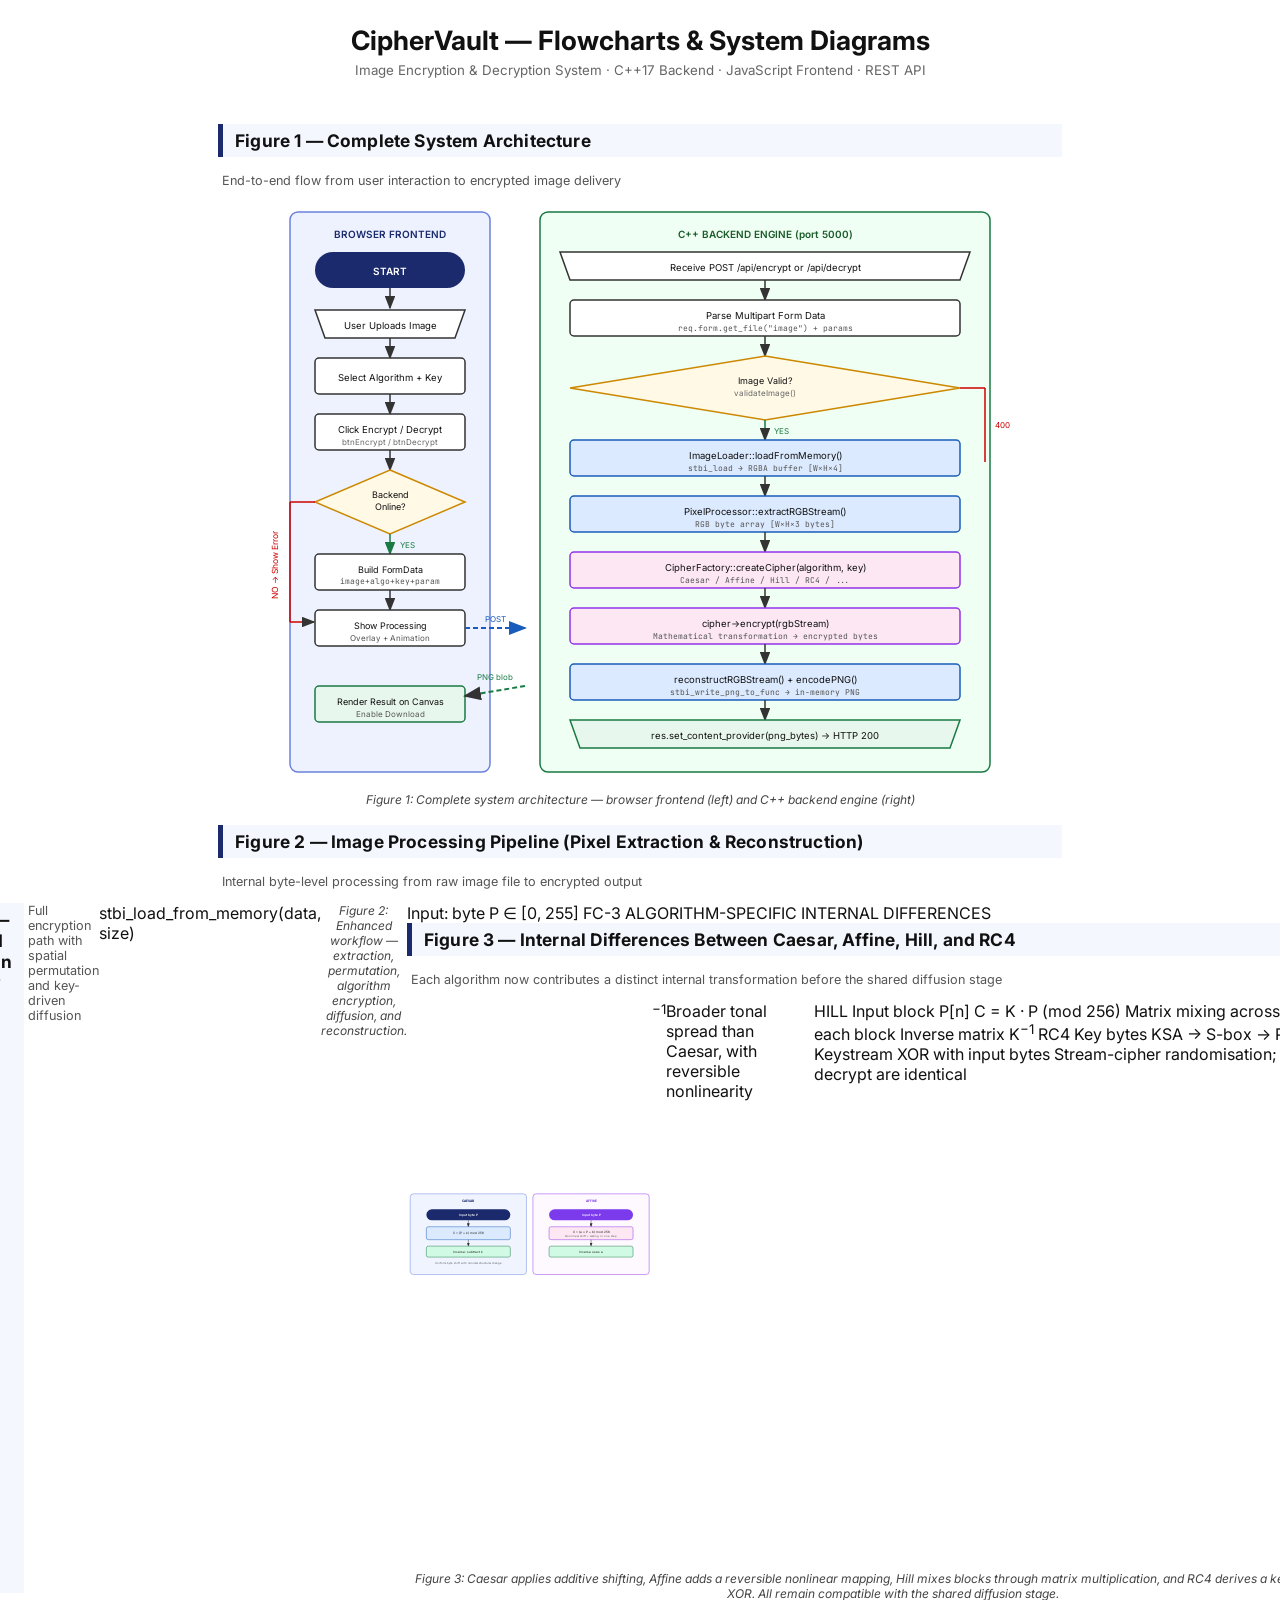
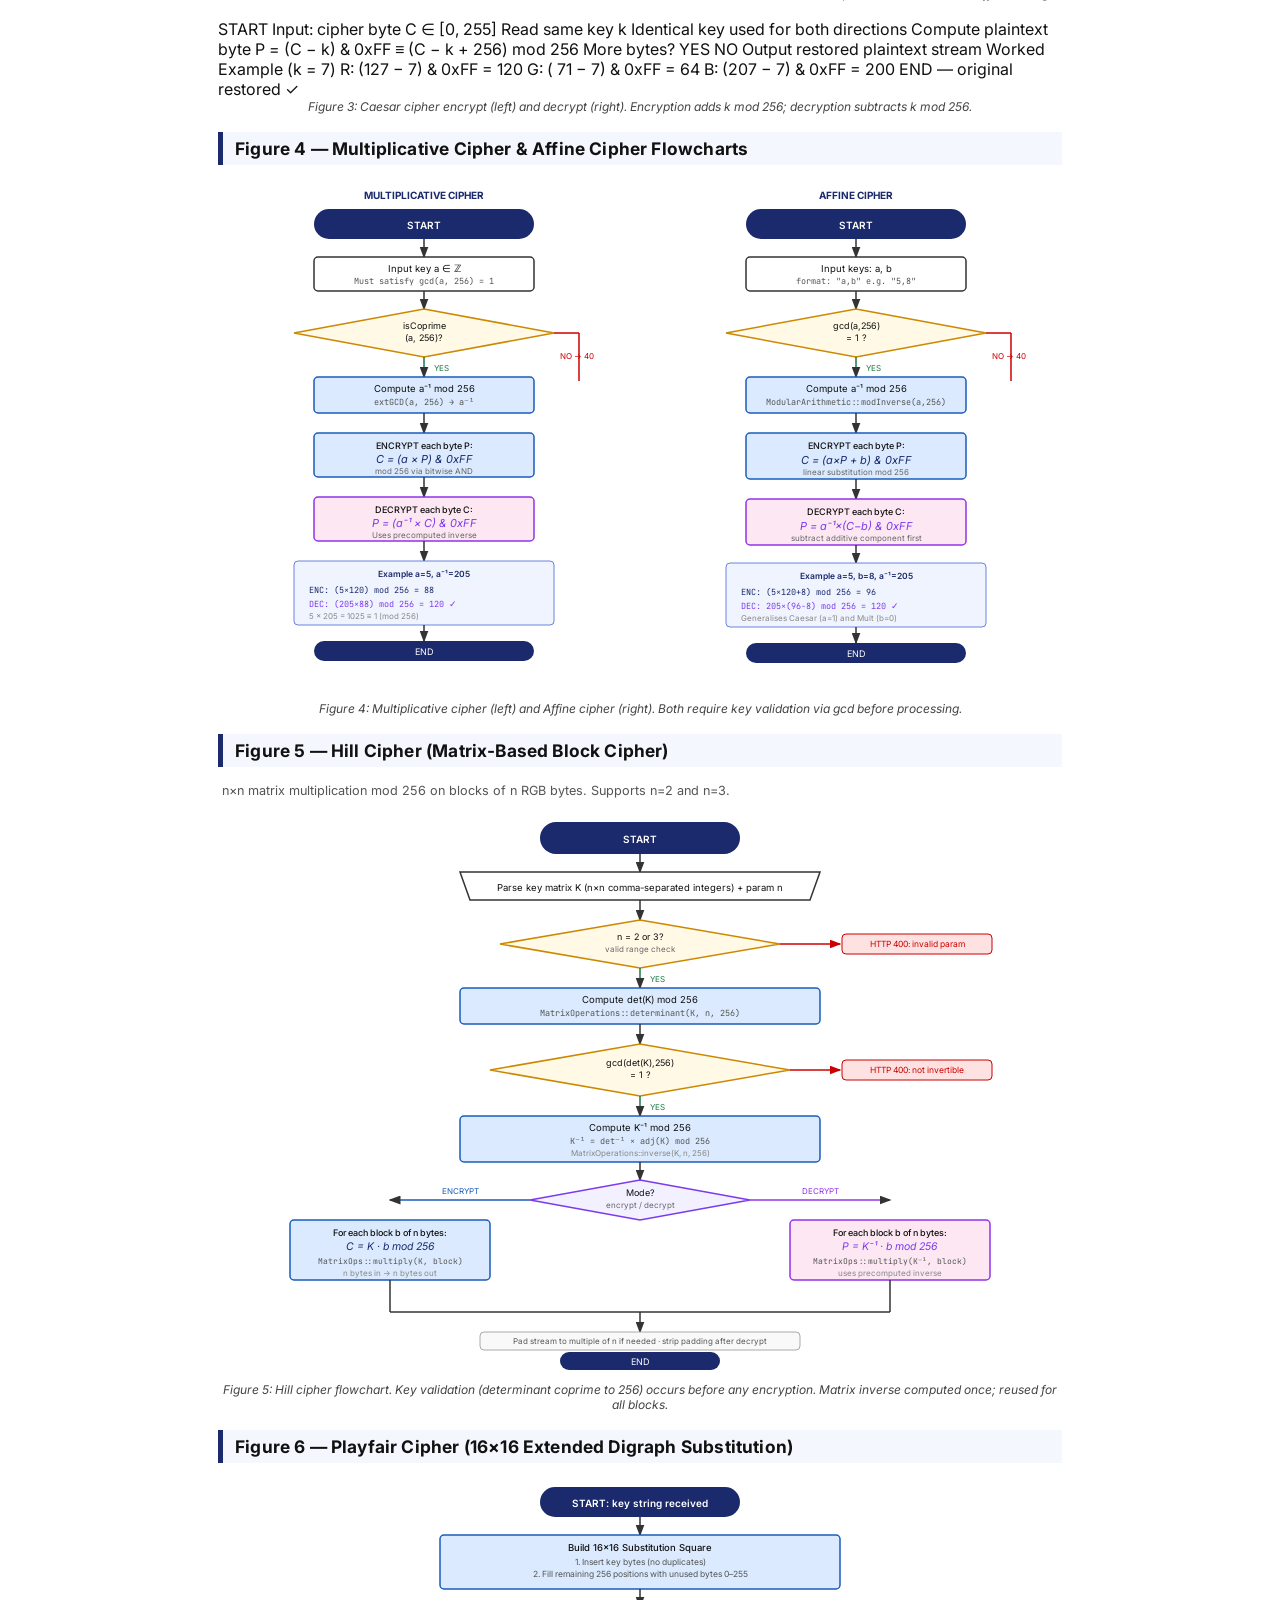
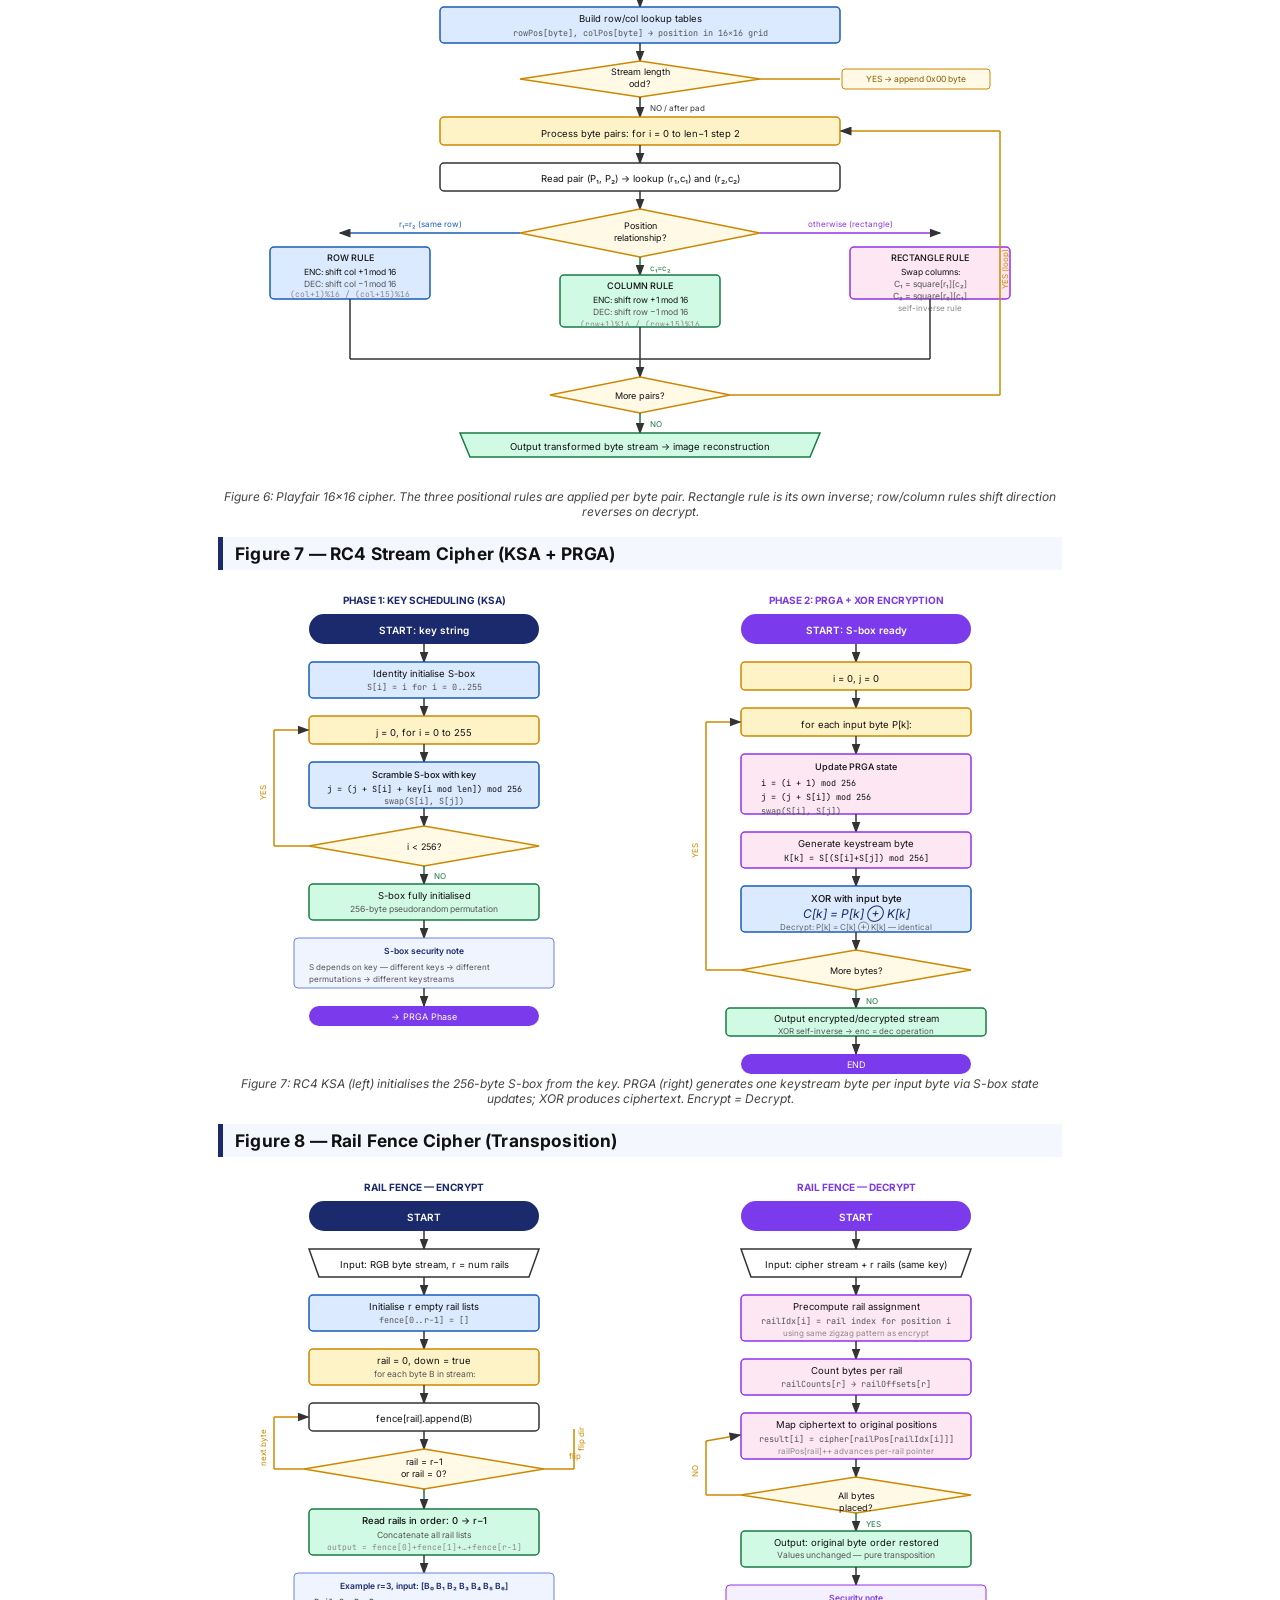
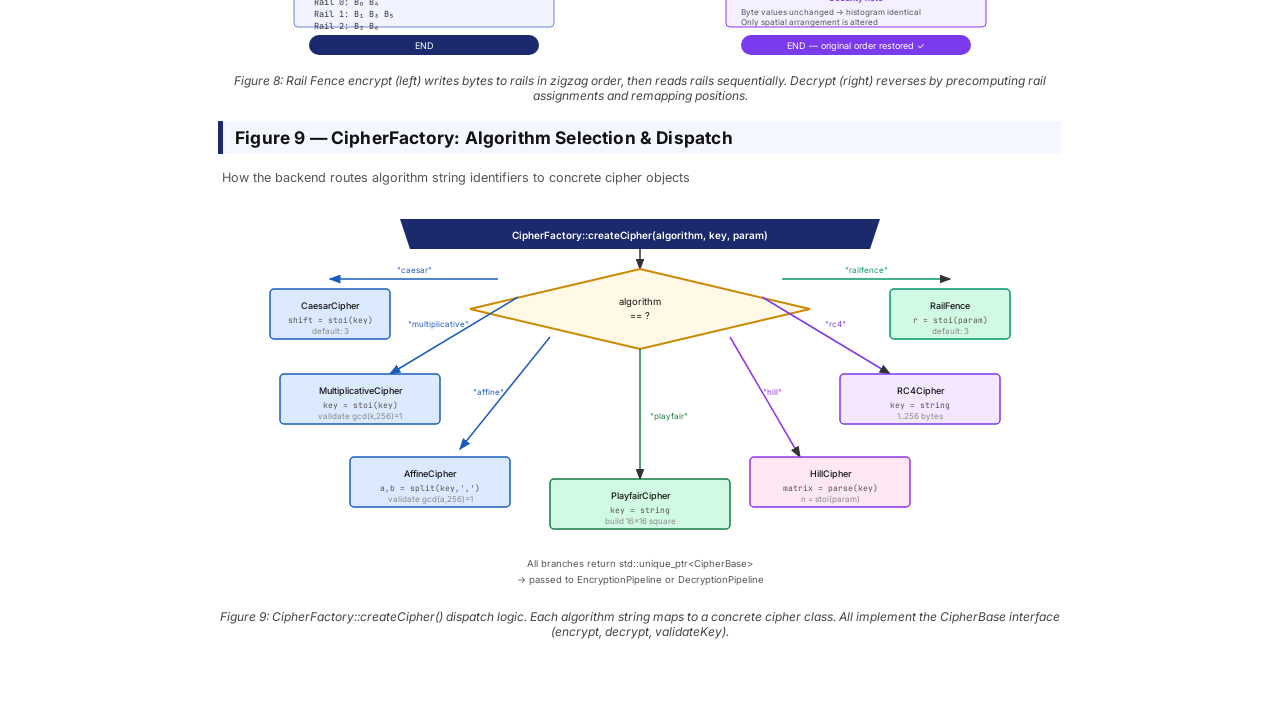
==== commit b3670b8a: "Enhance image encryption pipeline with pixel permutation and XOR diffusion - Updated the encryption " ====
--- a/report/flowcharts.html
+++ b/report/flowcharts.html
@@ -244,199 +244,121 @@
   <text x="190" y="74" text-anchor="middle" font-size="10" fill="#fff" font-weight="600">START: Image file received</text>
   <line x1="190" y1="86" x2="190" y2="106" stroke="#333" stroke-width="1.5" marker-end="url(#a1)"/>
 
-  <!-- Decode -->
-  <polygon points="65,106 315,106 305,134 75,134" fill="#fff" stroke="#333" stroke-width="1.5"/>
+  <div class="fc-title">Figure 2 — Enhanced Encryption Workflow</div>
+  <div class="fc-subtitle">Full encryption path with spatial permutation and key-driven diffusion</div>
   <text x="190" y="125" text-anchor="middle" font-size="9.5" fill="#111">stbi_load_from_memory(data, size)</text>
-  <line x1="190" y1="134" x2="190" y2="154" stroke="#333" stroke-width="1.5" marker-end="url(#a1)"/>
-
-  <!-- RGBA Buffer -->
-  <rect x="65" y="154" width="250" height="46" rx="4" fill="#dbeafe" stroke="#1a5cbb" stroke-width="1.5"/>
-  <text x="190" y="173" text-anchor="middle" font-size="9.5" fill="#111" font-weight="500">RGBA Pixel Buffer</text>
+  <svg width="760" height="520" viewBox="0 0 760 520" xmlns="http://www.w3.org/2000/svg">
+
+      <marker id="w1" markerWidth="8" markerHeight="6" refX="7" refY="3" orient="auto"><polygon points="0 0,8 3,0 6" fill="#333"/></marker>
+      <marker id="w2" markerWidth="8" markerHeight="6" refX="7" refY="3" orient="auto"><polygon points="0 0,8 3,0 6" fill="#1a5cbb"/></marker>
+      <marker id="w3" markerWidth="8" markerHeight="6" refX="7" refY="3" orient="auto"><polygon points="0 0,8 3,0 6" fill="#7c3aed"/></marker>
   <text x="190" y="187" text-anchor="middle" font-size="8.5" fill="#555" class="mono">vector&lt;uchar&gt; [W × H × 4]</text>
   <text x="190" y="198" text-anchor="middle" font-size="8" fill="#888">pixels[i*4+0]=R, [i*4+1]=G, [i*4+2]=B, [i*4+3]=A</text>
-  <line x1="190" y1="200" x2="190" y2="220" stroke="#333" stroke-width="1.5" marker-end="url(#a1)"/>
-
-  <!-- Loop header -->
-  <rect x="65" y="220" width="250" height="34" rx="4" fill="#fef3c7" stroke="#cc8800" stroke-width="1.5"/>
-  <text x="190" y="233" text-anchor="middle" font-size="9" fill="#111">for each pixel i = 0 to (W×H−1)</text>
-  <text x="190" y="246" text-anchor="middle" font-size="8" fill="#555" class="mono">base = i * 4</text>
-  <line x1="190" y1="254" x2="190" y2="274" stroke="#333" stroke-width="1.5" marker-end="url(#a1)"/>
-
-  <!-- Extract RGB -->
-  <rect x="65" y="274" width="250" height="60" rx="4" fill="#fff" stroke="#333" stroke-width="1.5"/>
-  <text x="190" y="293" text-anchor="middle" font-size="9.5" fill="#111" font-weight="500">Extract RGB Channels</text>
-  <text x="115" y="310" font-size="8.5" fill="#cc2222" class="mono">stream.push(pixels[base+0])  ← R</text>
-  <text x="115" y="322" font-size="8.5" fill="#228822" class="mono">stream.push(pixels[base+1])  ← G</text>
-  <text x="115" y="334" font-size="8.5" fill="#2255cc" class="mono">stream.push(pixels[base+2])  ← B</text>
-  <line x1="190" y1="334" x2="190" y2="354" stroke="#333" stroke-width="1.5" marker-end="url(#a1)"/>
-
-  <!-- Alpha note -->
-  <rect x="65" y="354" width="250" height="28" rx="4" fill="#fff8e1" stroke="#e0b800" stroke-width="1"/>
-  <text x="190" y="373" text-anchor="middle" font-size="8.5" fill="#7a5c00">Alpha channel (base+3) — SKIPPED (preserved)</text>
-  <line x1="190" y1="382" x2="190" y2="402" stroke="#333" stroke-width="1.5" marker-end="url(#a1)"/>
-
-  <!-- Loop decision -->
-  <polygon points="190,402 315,426 190,450 65,426" fill="#fff9e6" stroke="#cc8800" stroke-width="1.5"/>
-  <text x="190" y="430" text-anchor="middle" font-size="9" fill="#111">More pixels?</text>
-  <!-- YES back loop -->
-  <line x1="65" y1="426" x2="30" y2="426" stroke="#cc8800" stroke-width="1.5"/>
-  <line x1="30" y1="426" x2="30" y2="254" stroke="#cc8800" stroke-width="1.5"/>
-  <line x1="30" y1="254" x2="64" y2="237" stroke="#cc8800" stroke-width="1.5" marker-end="url(#a1)"/>
-  <text x="20" y="344" text-anchor="middle" font-size="8" fill="#cc8800" transform="rotate(-90,20,344)">YES (loop)</text>
-  <!-- NO -->
-  <line x1="190" y1="450" x2="190" y2="470" stroke="#1a7a44" stroke-width="1.5" marker-end="url(#a1)"/>
-  <text x="200" y="464" font-size="8" fill="#1a7a44">NO</text>
-
-  <!-- RGB Stream result -->
-  <rect x="65" y="470" width="250" height="46" rx="4" fill="#d1fae5" stroke="#1a7a44" stroke-width="1.5"/>
-  <text x="190" y="489" text-anchor="middle" font-size="9.5" fill="#111" font-weight="500">RGB Byte Stream Ready</text>
-  <text x="190" y="503" text-anchor="middle" font-size="8.5" fill="#555" class="mono">vector&lt;uchar&gt; [W × H × 3 bytes]</text>
-  <text x="190" y="514" text-anchor="middle" font-size="8" fill="#888">Input to Cipher Algorithm Engine</text>
-  <line x1="190" y1="516" x2="190" y2="536" stroke="#333" stroke-width="1.5" marker-end="url(#a1)"/>
-
-  <!-- END extraction -->
-  <rect x="65" y="536" width="250" height="34" rx="17" fill="#1a7a44"/>
-  <text x="190" y="558" text-anchor="middle" font-size="10" fill="#fff" font-weight="600">→ To Algorithm Engine</text>
-
-  <!-- RIGHT: RECONSTRUCTION PIPELINE -->
-  <rect x="390" y="10" width="360" height="600" rx="8" fill="#fef9ff" stroke="#9333ea" stroke-width="1.5"/>
-  <text x="570" y="36" text-anchor="middle" font-size="10" font-weight="600" fill="#7c3aed">IMAGE RECONSTRUCTION (output side)</text>
-
-  <rect x="445" y="52" width="250" height="34" rx="17" fill="#7c3aed"/>
-  <text x="570" y="74" text-anchor="middle" font-size="10" fill="#fff" font-weight="600">START: Encrypted byte stream</text>
-  <line x1="570" y1="86" x2="570" y2="106" stroke="#333" stroke-width="1.5" marker-end="url(#a1)"/>
-
-  <!-- Copy image -->
-  <rect x="445" y="106" width="250" height="34" rx="4" fill="#fff" stroke="#333" stroke-width="1.5"/>
-  <text x="570" y="120" text-anchor="middle" font-size="9.5" fill="#111">Copy original ImageData</text>
-  <text x="570" y="132" text-anchor="middle" font-size="8" fill="#555" class="mono">ImageData output = inputImage</text>
-  <line x1="570" y1="140" x2="570" y2="160" stroke="#333" stroke-width="1.5" marker-end="url(#a1)"/>
-
-  <!-- Loop header -->
-  <rect x="445" y="160" width="250" height="34" rx="4" fill="#fef3c7" stroke="#cc8800" stroke-width="1.5"/>
-  <text x="570" y="173" text-anchor="middle" font-size="9" fill="#111">for each pixel i = 0 to (W×H−1)</text>
-  <text x="570" y="186" text-anchor="middle" font-size="8" fill="#555" class="mono">base = i * 4,  streamIdx = i * 3</text>
-  <line x1="570" y1="194" x2="570" y2="214" stroke="#333" stroke-width="1.5" marker-end="url(#a1)"/>
-
-  <!-- Write back -->
-  <rect x="445" y="214" width="250" height="70" rx="4" fill="#fff" stroke="#333" stroke-width="1.5"/>
-  <text x="570" y="233" text-anchor="middle" font-size="9.5" fill="#111" font-weight="500">Write Encrypted Bytes Back</text>
-  <text x="480" y="252" font-size="8.5" fill="#cc2222" class="mono">pixels[base+0] = stream[idx]    ← R</text>
-  <text x="480" y="264" font-size="8.5" fill="#228822" class="mono">pixels[base+1] = stream[idx+1]  ← G</text>
-  <text x="480" y="276" font-size="8.5" fill="#2255cc" class="mono">pixels[base+2] = stream[idx+2]  ← B</text>
-  <text x="480" y="280" font-size="7.5" fill="#888" class="mono">pixels[base+3] unchanged        ← A</text>
-  <line x1="570" y1="284" x2="570" y2="304" stroke="#333" stroke-width="1.5" marker-end="url(#a1)"/>
-
-  <!-- Loop decision -->
-  <polygon points="570,304 695,328 570,352 445,328" fill="#fff9e6" stroke="#cc8800" stroke-width="1.5"/>
-  <text x="570" y="332" text-anchor="middle" font-size="9" fill="#111">More pixels?</text>
-  <!-- YES -->
-  <line x1="695" y1="328" x2="725" y2="328" stroke="#cc8800" stroke-width="1.5"/>
-  <line x1="725" y1="328" x2="725" y2="177" stroke="#cc8800" stroke-width="1.5"/>
-  <line x1="725" y1="177" x2="696" y2="177" stroke="#cc8800" stroke-width="1.5" marker-end="url(#a1)"/>
-  <text x="737" y="256" text-anchor="middle" font-size="8" fill="#cc8800" transform="rotate(-90,737,256)">YES (loop)</text>
-  <!-- NO -->
-  <line x1="570" y1="352" x2="570" y2="372" stroke="#1a7a44" stroke-width="1.5" marker-end="url(#a1)"/>
-  <text x="580" y="366" font-size="8" fill="#1a7a44">NO</text>
-
-  <!-- RGBA buffer updated -->
-  <rect x="445" y="372" width="250" height="36" rx="4" fill="#dbeafe" stroke="#1a5cbb" stroke-width="1.5"/>
-  <text x="570" y="391" text-anchor="middle" font-size="9.5" fill="#111">RGBA Buffer Updated</text>
-  <text x="570" y="403" text-anchor="middle" font-size="8" fill="#555" class="mono">W×H×4 bytes with encrypted RGB</text>
-  <line x1="570" y1="408" x2="570" y2="428" stroke="#333" stroke-width="1.5" marker-end="url(#a1)"/>
-
-  <!-- PNG encode -->
-  <rect x="445" y="428" width="250" height="46" rx="4" fill="#fce7f3" stroke="#9333ea" stroke-width="1.5"/>
-  <text x="570" y="447" text-anchor="middle" font-size="9.5" fill="#111" font-weight="500">stbi_write_png_to_func()</text>
-  <text x="570" y="460" text-anchor="middle" font-size="8" fill="#555">Callback appends to output vector</text>
-  <text x="570" y="472" text-anchor="middle" font-size="8" fill="#555" class="mono">PNG header + IDAT chunks</text>
-  <line x1="570" y1="474" x2="570" y2="494" stroke="#333" stroke-width="1.5" marker-end="url(#a1)"/>
-
-  <!-- Stream to HTTP -->
-  <polygon points="445,494 695,494 685,522 455,522" fill="#d1fae5" stroke="#1a7a44" stroke-width="1.5"/>
-  <text x="570" y="513" text-anchor="middle" font-size="9.5" fill="#111">set_content_provider(png_bytes)</text>
-  <line x1="570" y1="522" x2="570" y2="542" stroke="#333" stroke-width="1.5" marker-end="url(#a1)"/>
-
-  <!-- END -->
-  <rect x="445" y="542" width="250" height="34" rx="17" fill="#7c3aed"/>
-  <text x="570" y="564" text-anchor="middle" font-size="10" fill="#fff" font-weight="600">Encrypted PNG → Frontend</text>
-
-  <!-- Connecting arrow between the two halves -->
-  <line x1="372" y1="500" x2="443" y2="500" stroke="#9333ea" stroke-width="2.5" marker-end="url(#a3)" stroke-dasharray="6,4"/>
-  <text x="407" y="494" text-anchor="middle" font-size="8.5" fill="#7c3aed" font-weight="600">encrypted</text>
-  <text x="407" y="506" text-anchor="middle" font-size="8.5" fill="#7c3aed" font-weight="600">stream</text>
-</svg>
-</div>
-<p class="fc-caption">Figure 2: Left — pixel extraction into RGB byte stream. Right — reconstruction of encrypted pixel buffer into PNG.</p>
-</div>
-
-<!-- ══════════════════════════════════════════════════
-     FC-3  CAESAR CIPHER
-     ══════════════════════════════════════════════════ -->
-<div class="fc-section">
-<div class="fc-title">Figure 3 — Caesar Cipher (Additive Shift) · Encrypt &amp; Decrypt</div>
-<div class="fc-grid2">
-
-<!-- ENCRYPT -->
-<div>
-<div class="fc-wrap">
-<svg width="340" height="460" viewBox="0 0 340 460" xmlns="http://www.w3.org/2000/svg">
-  <defs><marker id="ca" markerWidth="8" markerHeight="6" refX="7" refY="3" orient="auto"><polygon points="0 0,8 3,0 6" fill="#333"/></marker></defs>
-  <text x="170" y="20" text-anchor="middle" font-size="10" font-weight="700" fill="#1a2a6c">ENCRYPTION</text>
-
+    <rect x="120" y="10" width="520" height="500" rx="10" fill="#f0f4ff" stroke="#6b82dd" stroke-width="1.5"/>
+    <text x="380" y="36" text-anchor="middle" font-size="11" font-weight="600" fill="#1a2a6c">ENCRYPTION WORKFLOW</text>
+
+    <rect x="190" y="52" width="380" height="38" rx="19" fill="#1a2a6c"/>
+    <text x="380" y="76" text-anchor="middle" font-size="10" fill="#fff" font-weight="600">Original Image</text>
+    <line x1="380" y1="90" x2="380" y2="108" stroke="#333" stroke-width="1.5" marker-end="url(#w1)"/>
+
+    <rect x="170" y="108" width="420" height="40" rx="6" fill="#fff" stroke="#333" stroke-width="1.5"/>
+    <text x="380" y="132" text-anchor="middle" font-size="10" fill="#111">Pixel Extraction</text>
+    <text x="380" y="143" text-anchor="middle" font-size="8" fill="#555" class="mono">RGBA → RGB byte stream</text>
+    <line x1="380" y1="148" x2="380" y2="166" stroke="#333" stroke-width="1.5" marker-end="url(#w1)"/>
+
+    <rect x="170" y="166" width="420" height="40" rx="6" fill="#dbeafe" stroke="#1a5cbb" stroke-width="1.5"/>
+    <text x="380" y="190" text-anchor="middle" font-size="10" fill="#111">Pixel Permutation / Shuffling</text>
+    <text x="380" y="201" text-anchor="middle" font-size="8" fill="#555" class="mono">break spatial adjacency before encryption</text>
+    <line x1="380" y1="206" x2="380" y2="224" stroke="#333" stroke-width="1.5" marker-end="url(#w2)"/>
+
+    <rect x="170" y="224" width="420" height="40" rx="6" fill="#fce7f3" stroke="#9333ea" stroke-width="1.5"/>
+    <text x="380" y="248" text-anchor="middle" font-size="10" fill="#111">Algorithm Encryption</text>
+    <text x="380" y="259" text-anchor="middle" font-size="8" fill="#555" class="mono">Caesar / Affine / Hill / RC4 / Rail Fence</text>
+    <line x1="380" y1="264" x2="380" y2="282" stroke="#333" stroke-width="1.5" marker-end="url(#w1)"/>
+
+    <rect x="170" y="282" width="420" height="40" rx="6" fill="#fff8e1" stroke="#cc8800" stroke-width="1.5"/>
+    <text x="380" y="306" text-anchor="middle" font-size="10" fill="#111">XOR Diffusion</text>
+    <text x="380" y="317" text-anchor="middle" font-size="8" fill="#555" class="mono">key-derived pseudo-random keystream</text>
+    <line x1="380" y1="322" x2="380" y2="340" stroke="#333" stroke-width="1.5" marker-end="url(#w1)"/>
+
+    <rect x="170" y="340" width="420" height="40" rx="6" fill="#dbeafe" stroke="#1a5cbb" stroke-width="1.5"/>
+    <text x="380" y="364" text-anchor="middle" font-size="10" fill="#111">Image Reconstruction</text>
+    <text x="380" y="375" text-anchor="middle" font-size="8" fill="#555" class="mono">RGB stream written back into RGBA buffer</text>
+    <line x1="380" y1="380" x2="380" y2="398" stroke="#333" stroke-width="1.5" marker-end="url(#w2)"/>
+
+    <rect x="190" y="398" width="380" height="38" rx="19" fill="#1a7a44"/>
+    <text x="380" y="422" text-anchor="middle" font-size="10" fill="#fff" font-weight="600">Encrypted Image</text>
+
+    <text x="380" y="466" text-anchor="middle" font-size="8.5" fill="#555">Decryption reverses the stages in reverse order to preserve compatibility.</text>
   <rect x="60" y="32" width="220" height="32" rx="16" fill="#1a2a6c"/>
   <text x="170" y="53" text-anchor="middle" font-size="10" fill="#fff" font-weight="600">START</text>
-  <line x1="170" y1="64" x2="170" y2="84" stroke="#333" stroke-width="1.5" marker-end="url(#ca)"/>
+  <p class="fc-caption">Figure 2: Enhanced workflow — extraction, permutation, algorithm encryption, diffusion, and reconstruction.</p>
 
   <polygon points="60,84 280,84 270,110 70,110" fill="#fff" stroke="#333" stroke-width="1.5"/>
   <text x="170" y="102" text-anchor="middle" font-size="9.5" fill="#111">Input: byte P ∈ [0, 255]</text>
-  <line x1="170" y1="110" x2="170" y2="130" stroke="#333" stroke-width="1.5" marker-end="url(#ca)"/>
+       FC-3  ALGORITHM-SPECIFIC INTERNAL DIFFERENCES
 
   <rect x="60" y="130" width="220" height="34" rx="4" fill="#fff" stroke="#333" stroke-width="1.5"/>
-  <text x="170" y="149" text-anchor="middle" font-size="9.5" fill="#111">Read encryption key k</text>
-  <text x="170" y="161" text-anchor="middle" font-size="8" fill="#555" class="mono">k ∈ {0 … 255}</text>
-  <line x1="170" y1="164" x2="170" y2="184" stroke="#333" stroke-width="1.5" marker-end="url(#ca)"/>
-
-  <rect x="60" y="184" width="220" height="46" rx="4" fill="#dbeafe" stroke="#1a5cbb" stroke-width="1.5"/>
-  <text x="170" y="202" text-anchor="middle" font-size="9.5" fill="#111" font-weight="500">Compute ciphertext byte</text>
-  <text x="170" y="218" text-anchor="middle" font-size="11" fill="#1a2a6c" font-style="italic">C = (P + k) &amp; 0xFF</text>
-  <text x="170" y="228" text-anchor="middle" font-size="8" fill="#666">≡ (P + k) mod 256</text>
-  <line x1="170" y1="230" x2="170" y2="250" stroke="#333" stroke-width="1.5" marker-end="url(#ca)"/>
-
-  <polygon points="170,250 290,274 170,298 50,274" fill="#fff9e6" stroke="#cc8800" stroke-width="1.5"/>
-  <text x="170" y="278" text-anchor="middle" font-size="9" fill="#111">More bytes?</text>
-  <line x1="50" y1="274" x2="20" y2="274" stroke="#cc8800" stroke-width="1.5"/>
-  <line x1="20" y1="274" x2="20" y2="147" stroke="#cc8800" stroke-width="1.5"/>
-  <line x1="20" y1="147" x2="59" y2="147" stroke="#cc8800" stroke-width="1.5" marker-end="url(#ca)"/>
-  <text x="12" y="216" text-anchor="middle" font-size="8" fill="#cc8800" transform="rotate(-90,12,216)">YES</text>
-  <line x1="170" y1="298" x2="170" y2="318" stroke="#1a7a44" stroke-width="1.5" marker-end="url(#ca)"/>
-  <text x="180" y="312" font-size="8" fill="#1a7a44">NO</text>
-
-  <polygon points="60,318 280,318 270,344 70,344" fill="#d1fae5" stroke="#1a7a44" stroke-width="1.5"/>
-  <text x="170" y="336" text-anchor="middle" font-size="9.5" fill="#111">Output encrypted byte stream</text>
-  <line x1="170" y1="344" x2="170" y2="364" stroke="#333" stroke-width="1.5" marker-end="url(#ca)"/>
-
-  <!-- Example box -->
-  <rect x="40" y="364" width="260" height="58" rx="4" fill="#f0f4ff" stroke="#6b82dd" stroke-width="1"/>
-  <text x="170" y="380" text-anchor="middle" font-size="8.5" fill="#1a2a6c" font-weight="600">Worked Example  (k = 7)</text>
-  <text x="60" y="396" font-size="8.5" fill="#cc2222" class="mono">R: (120 + 7) &amp; 0xFF = 127</text>
-  <text x="60" y="410" font-size="8.5" fill="#228822" class="mono">G: ( 64 + 7) &amp; 0xFF =  71</text>
-  <text x="60" y="424" font-size="8.5" fill="#2255cc" class="mono">B: (200 + 7) &amp; 0xFF = 207</text>
-  <line x1="170" y1="422" x2="170" y2="442" stroke="#333" stroke-width="1.5" marker-end="url(#ca)"/>
-
-  <rect x="60" y="440" width="220" height="18" rx="9" fill="#1a2a6c"/>
-  <text x="170" y="453" text-anchor="middle" font-size="9" fill="#fff">END</text>
-</svg>
-</div>
-</div>
-
-<!-- DECRYPT -->
-<div>
-<div class="fc-wrap">
-<svg width="340" height="460" viewBox="0 0 340 460" xmlns="http://www.w3.org/2000/svg">
-  <defs><marker id="cd" markerWidth="8" markerHeight="6" refX="7" refY="3" orient="auto"><polygon points="0 0,8 3,0 6" fill="#333"/></marker></defs>
-  <text x="170" y="20" text-anchor="middle" font-size="10" font-weight="700" fill="#7c3aed">DECRYPTION</text>
-
+  <div class="fc-title">Figure 3 — Internal Differences Between Caesar, Affine, Hill, and RC4</div>
+  <div class="fc-subtitle">Each algorithm now contributes a distinct internal transformation before the shared diffusion stage</div>
+  <div class="fc-wrap">
+  <svg width="760" height="560" viewBox="0 0 760 560" xmlns="http://www.w3.org/2000/svg">
+    <defs>
+      <marker id="m1" markerWidth="8" markerHeight="6" refX="7" refY="3" orient="auto"><polygon points="0 0,8 3,0 6" fill="#333"/></marker>
+    </defs>
+
+    <rect x="10" y="10" width="360" height="250" rx="10" fill="#f0f4ff" stroke="#6b82dd" stroke-width="1.5"/>
+    <text x="190" y="34" text-anchor="middle" font-size="10" font-weight="700" fill="#1a2a6c">CAESAR</text>
+    <rect x="60" y="58" width="260" height="34" rx="17" fill="#1a2a6c"/>
+    <text x="190" y="80" text-anchor="middle" font-size="9.5" fill="#fff" font-weight="600">Input byte P</text>
+    <line x1="190" y1="92" x2="190" y2="112" stroke="#333" stroke-width="1.5" marker-end="url(#m1)"/>
+    <rect x="60" y="112" width="260" height="40" rx="6" fill="#dbeafe" stroke="#1a5cbb" stroke-width="1.5"/>
+    <text x="190" y="136" text-anchor="middle" font-size="9.5" fill="#111">C = (P + k) mod 256</text>
+    <line x1="190" y1="152" x2="190" y2="172" stroke="#333" stroke-width="1.5" marker-end="url(#m1)"/>
+    <rect x="60" y="172" width="260" height="34" rx="6" fill="#d1fae5" stroke="#1a7a44" stroke-width="1.5"/>
+    <text x="190" y="193" text-anchor="middle" font-size="9.5" fill="#111">Inverse: subtract k</text>
+    <text x="190" y="226" text-anchor="middle" font-size="8" fill="#555">Uniform byte shift with minimal structural change</text>
+
+    <rect x="390" y="10" width="360" height="250" rx="10" fill="#fef9ff" stroke="#9333ea" stroke-width="1.5"/>
+    <text x="570" y="34" text-anchor="middle" font-size="10" font-weight="700" fill="#7c3aed">AFFINE</text>
+    <rect x="440" y="58" width="260" height="34" rx="17" fill="#7c3aed"/>
+    <text x="570" y="80" text-anchor="middle" font-size="9.5" fill="#fff" font-weight="600">Input byte P</text>
+    <line x1="570" y1="92" x2="570" y2="112" stroke="#333" stroke-width="1.5" marker-end="url(#m1)"/>
+    <rect x="440" y="112" width="260" height="40" rx="6" fill="#fce7f3" stroke="#9333ea" stroke-width="1.5"/>
+    <text x="570" y="132" text-anchor="middle" font-size="9.3" fill="#111">C = (a × P + b) mod 256</text>
+    <text x="570" y="144" text-anchor="middle" font-size="8" fill="#555">Nonlinear shift + scaling in one step</text>
+    <line x1="570" y1="152" x2="570" y2="172" stroke="#333" stroke-width="1.5" marker-end="url(#m1)"/>
+    <rect x="440" y="172" width="260" height="34" rx="6" fill="#d1fae5" stroke="#1a7a44" stroke-width="1.5"/>
+    <text x="570" y="193" text-anchor="middle" font-size="9.5" fill="#111">Inverse uses a<sup>−1</sup></text>
+    <text x="570" y="226" text-anchor="middle" font-size="8" fill="#555">Broader tonal spread than Caesar, with reversible nonlinearity</text>
+
+    <rect x="10" y="300" width="360" height="250" rx="10" fill="#fef3c7" stroke="#cc8800" stroke-width="1.5"/>
+    <text x="190" y="324" text-anchor="middle" font-size="10" font-weight="700" fill="#8a5d00">HILL</text>
+    <rect x="60" y="348" width="260" height="34" rx="17" fill="#cc8800"/>
+    <text x="190" y="370" text-anchor="middle" font-size="9.5" fill="#fff" font-weight="600">Input block P[n]</text>
+    <line x1="190" y1="382" x2="190" y2="402" stroke="#333" stroke-width="1.5" marker-end="url(#m1)"/>
+    <rect x="60" y="402" width="260" height="44" rx="6" fill="#fff" stroke="#333" stroke-width="1.5"/>
+    <text x="190" y="424" text-anchor="middle" font-size="9.3" fill="#111">C = K · P (mod 256)</text>
+    <text x="190" y="437" text-anchor="middle" font-size="8" fill="#555">Matrix mixing across bytes in each block</text>
+    <line x1="190" y1="446" x2="190" y2="466" stroke="#333" stroke-width="1.5" marker-end="url(#m1)"/>
+    <rect x="60" y="466" width="260" height="34" rx="6" fill="#d1fae5" stroke="#1a7a44" stroke-width="1.5"/>
+    <text x="190" y="487" text-anchor="middle" font-size="9.5" fill="#111">Inverse matrix K<sup>−1</sup></text>
+
+    <rect x="390" y="300" width="360" height="250" rx="10" fill="#eef2ff" stroke="#6b82dd" stroke-width="1.5"/>
+    <text x="570" y="324" text-anchor="middle" font-size="10" font-weight="700" fill="#1a2a6c">RC4</text>
+    <rect x="440" y="348" width="260" height="34" rx="17" fill="#1a5cbb"/>
+    <text x="570" y="370" text-anchor="middle" font-size="9.5" fill="#fff" font-weight="600">Key bytes</text>
+    <line x1="570" y1="382" x2="570" y2="402" stroke="#333" stroke-width="1.5" marker-end="url(#m1)"/>
+    <rect x="440" y="402" width="260" height="36" rx="6" fill="#dbeafe" stroke="#1a5cbb" stroke-width="1.5"/>
+    <text x="570" y="424" text-anchor="middle" font-size="9.2" fill="#111">KSA → S-box → PRGA</text>
+    <line x1="570" y1="438" x2="570" y2="458" stroke="#333" stroke-width="1.5" marker-end="url(#m1)"/>
+    <rect x="440" y="458" width="260" height="34" rx="6" fill="#fce7f3" stroke="#9333ea" stroke-width="1.5"/>
+    <text x="570" y="479" text-anchor="middle" font-size="9.5" fill="#111">Keystream XOR with input bytes</text>
+    <text x="570" y="512" text-anchor="middle" font-size="8" fill="#555">Stream-cipher randomisation; encrypt and decrypt are identical</text>
+  </svg>
+  </div>
+  <p class="fc-caption">Figure 3: Caesar applies additive shifting, Affine adds a reversible nonlinear mapping, Hill mixes blocks through matrix multiplication, and RC4 derives a keystream before XOR. All remain compatible with the shared diffusion stage.</p>
+  </div>
   <rect x="60" y="32" width="220" height="32" rx="16" fill="#7c3aed"/>
   <text x="170" y="53" text-anchor="middle" font-size="10" fill="#fff" font-weight="600">START</text>
   <line x1="170" y1="64" x2="170" y2="84" stroke="#333" stroke-width="1.5" marker-end="url(#cd)"/>
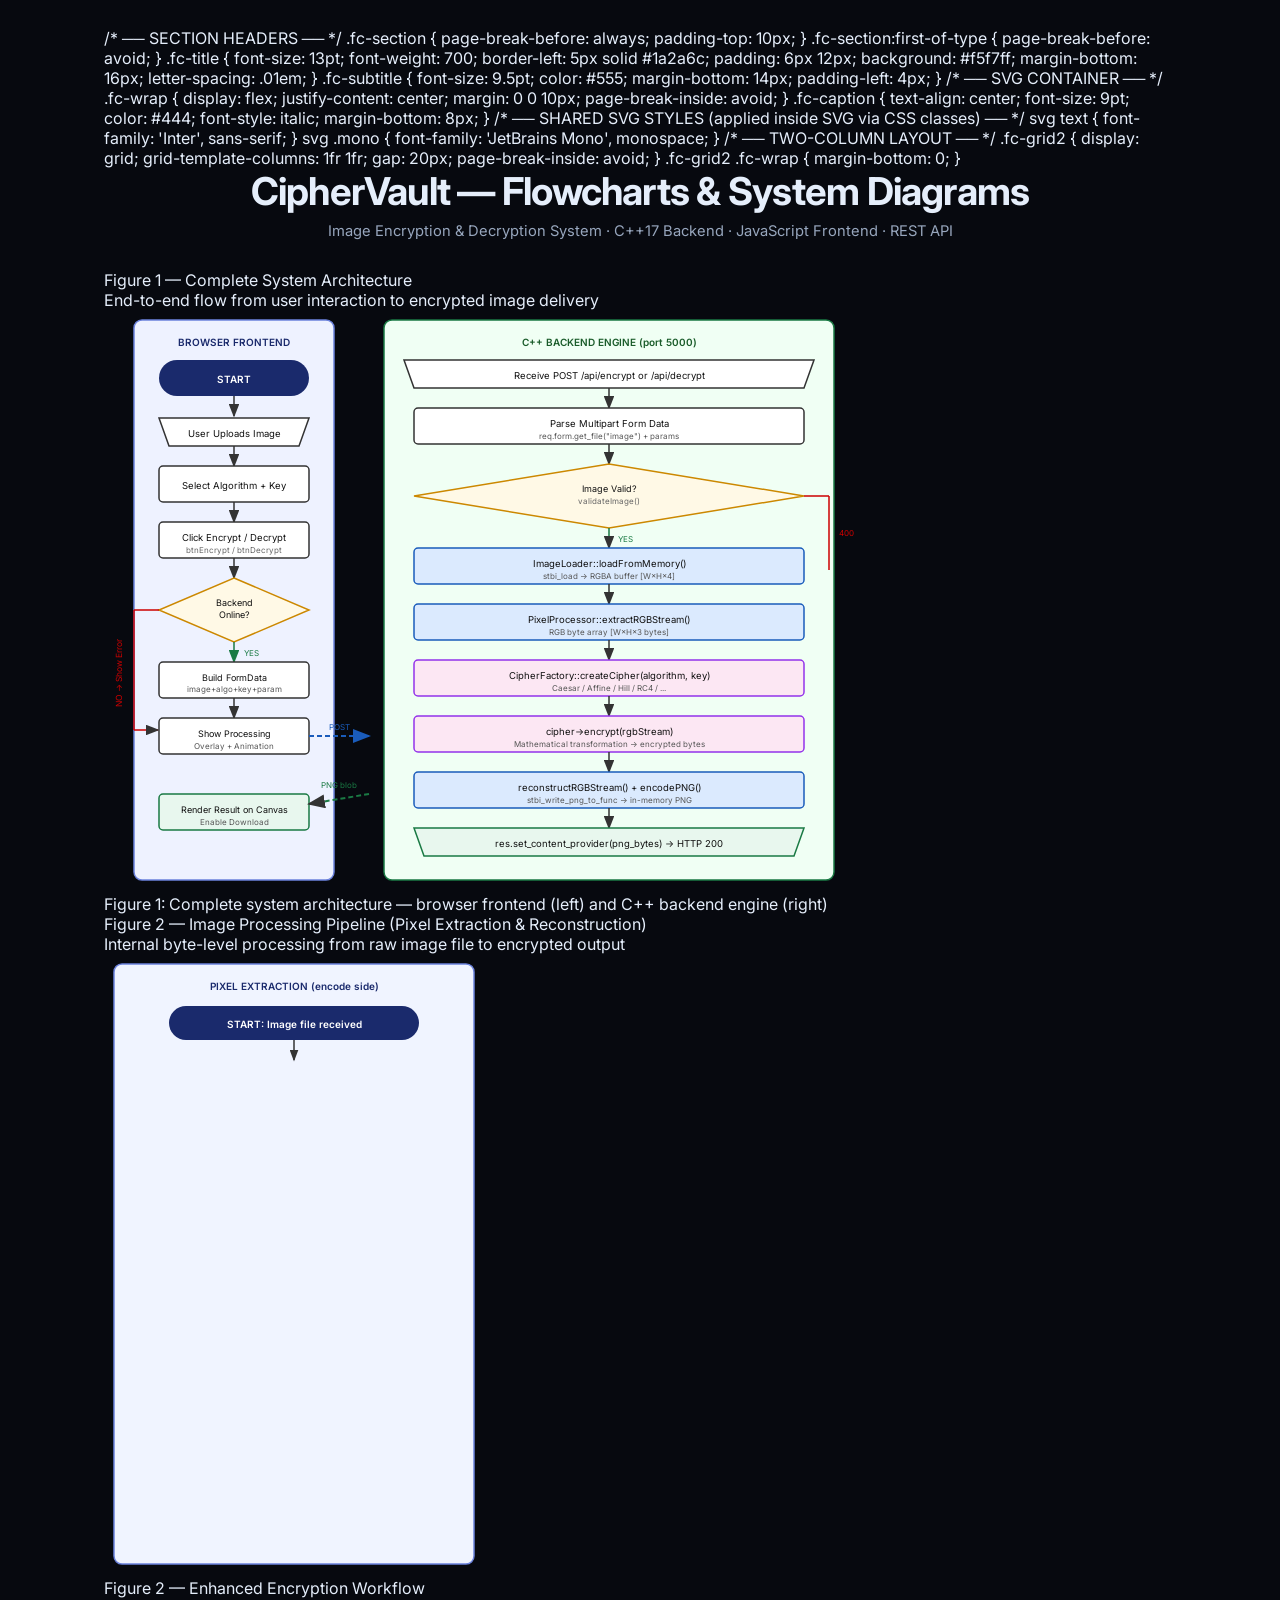
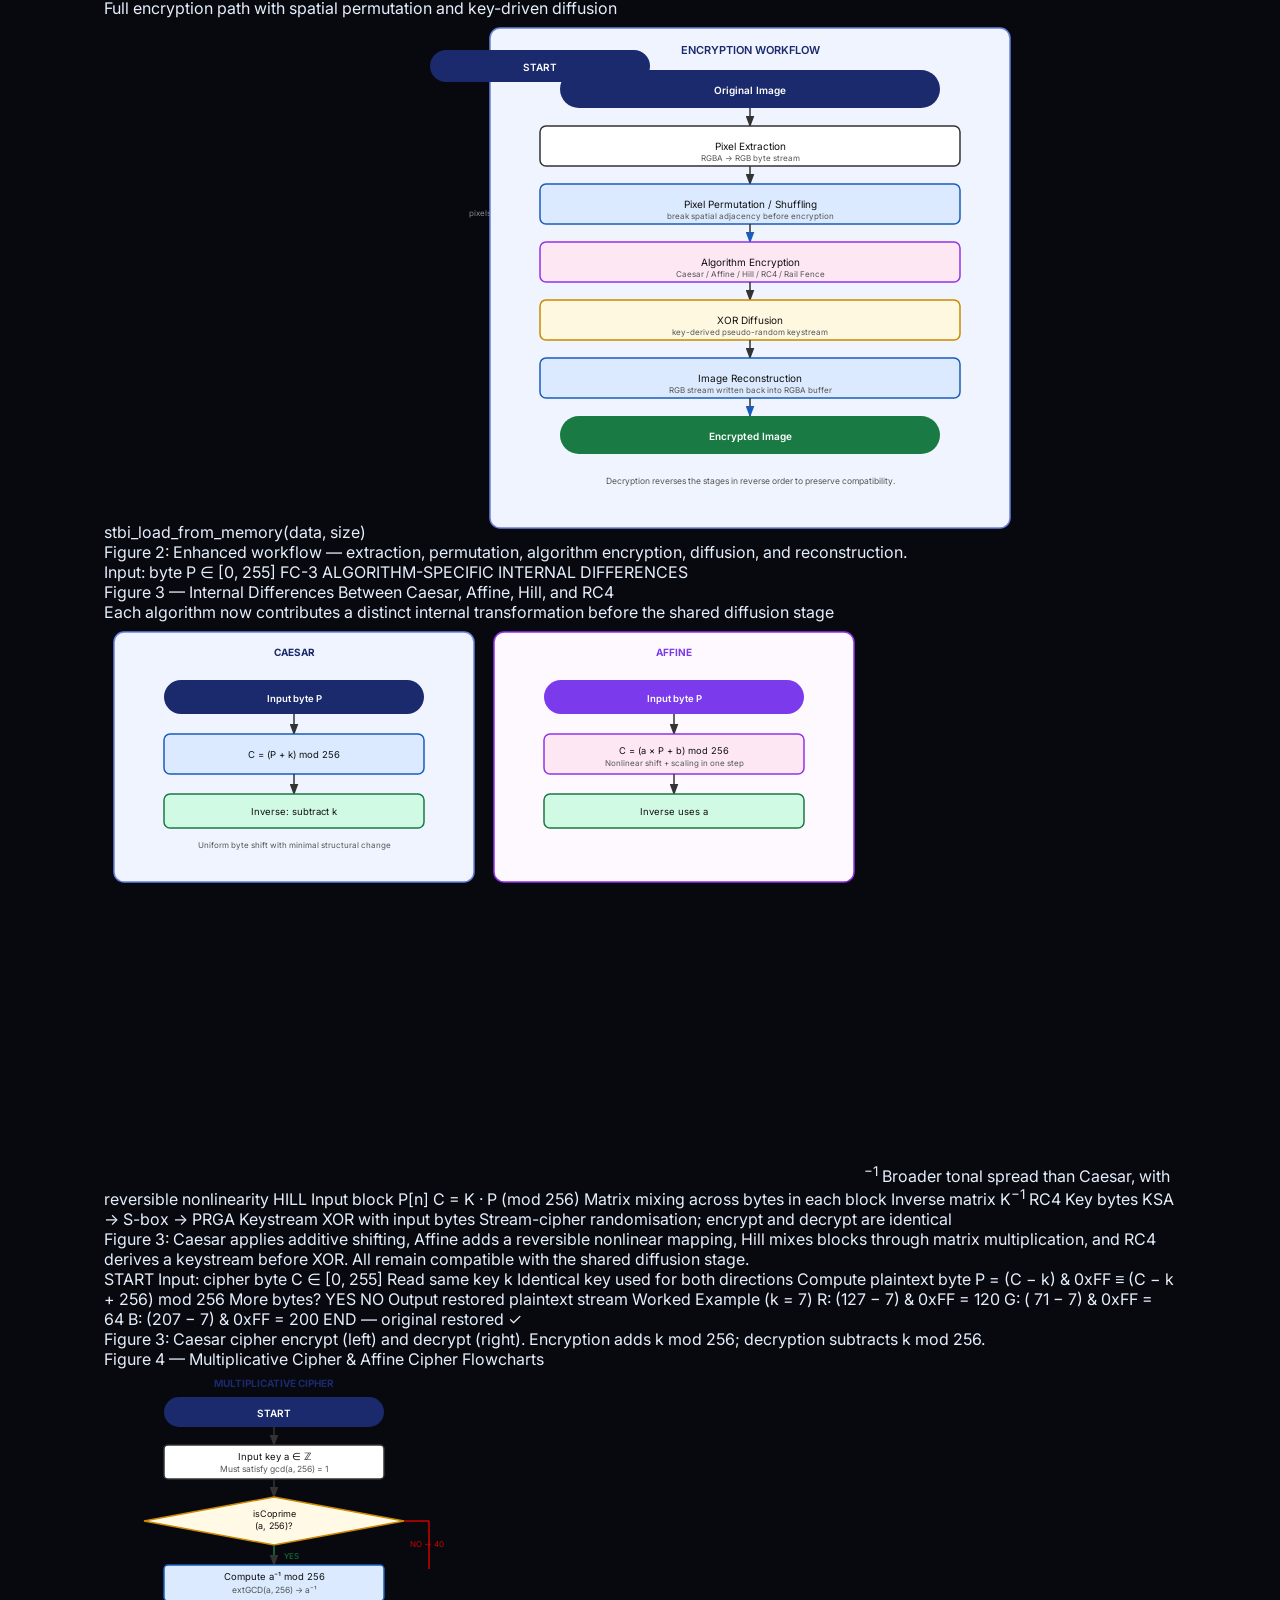
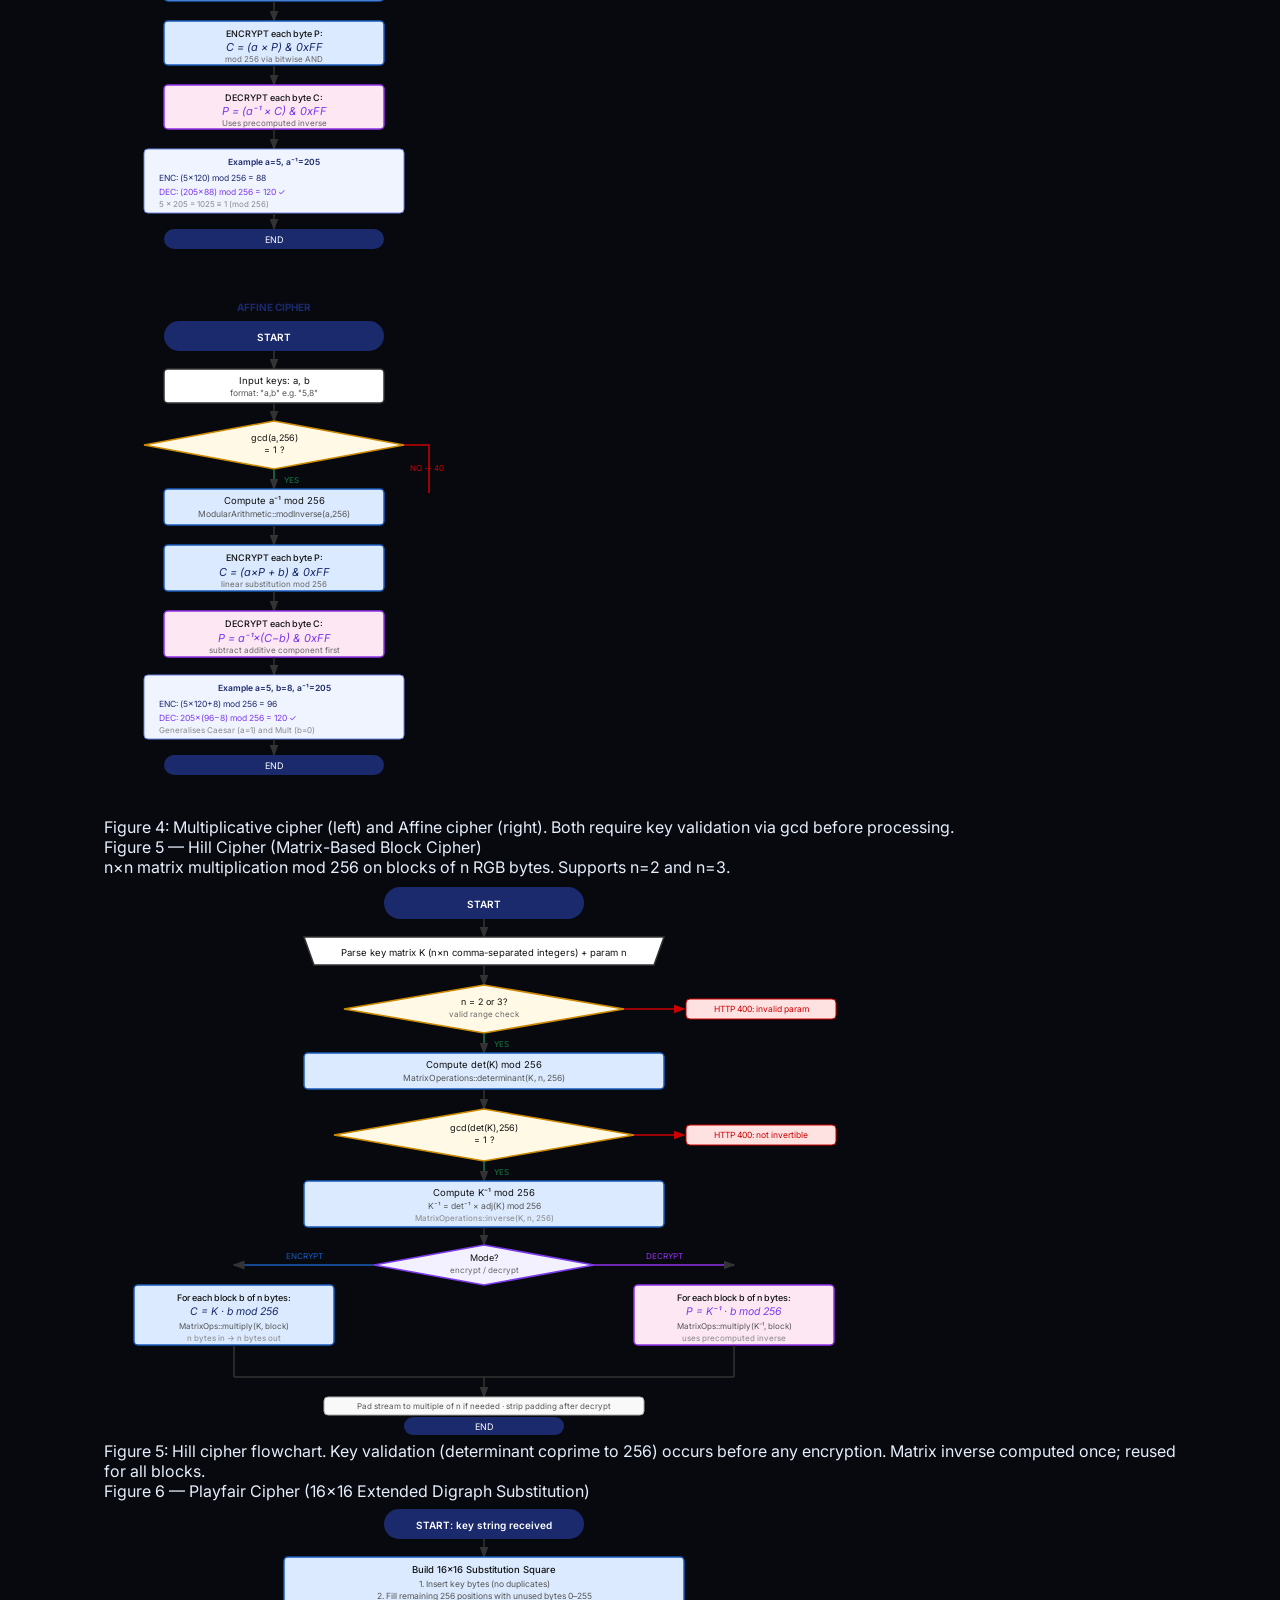
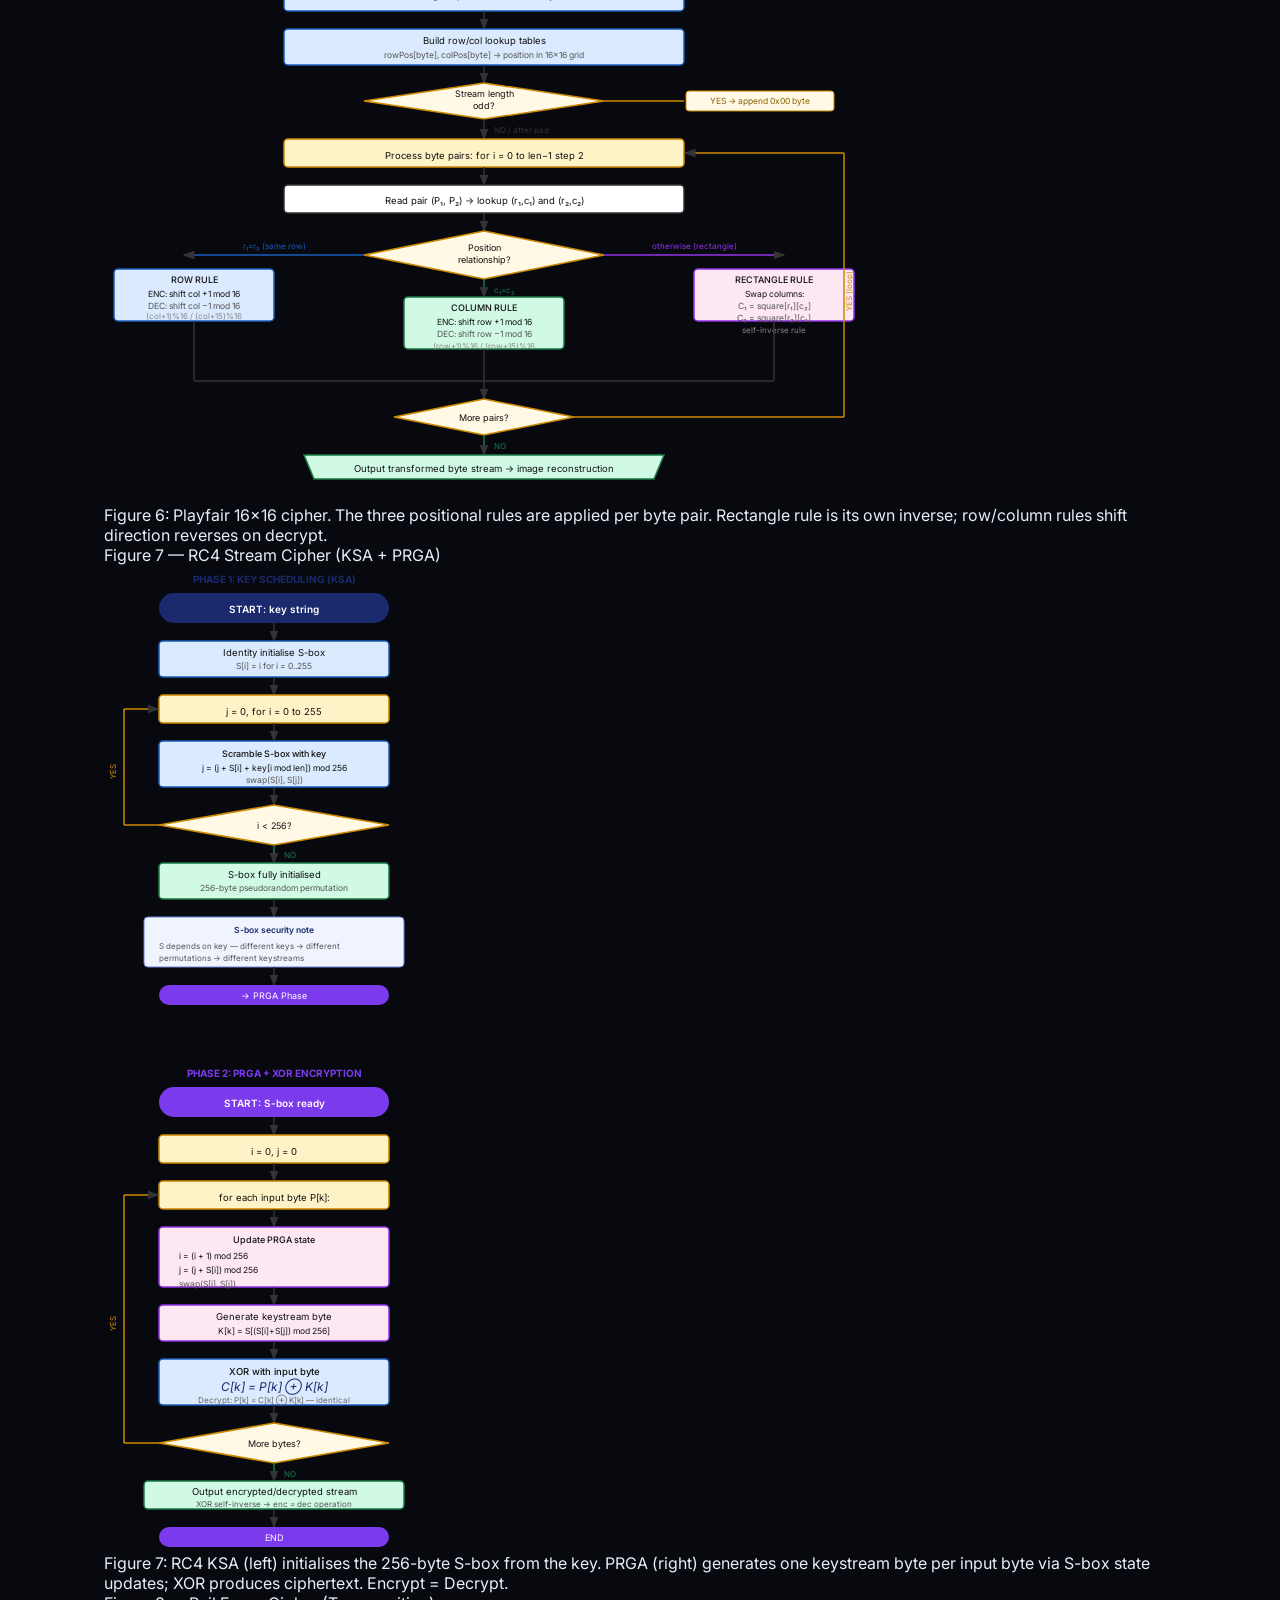
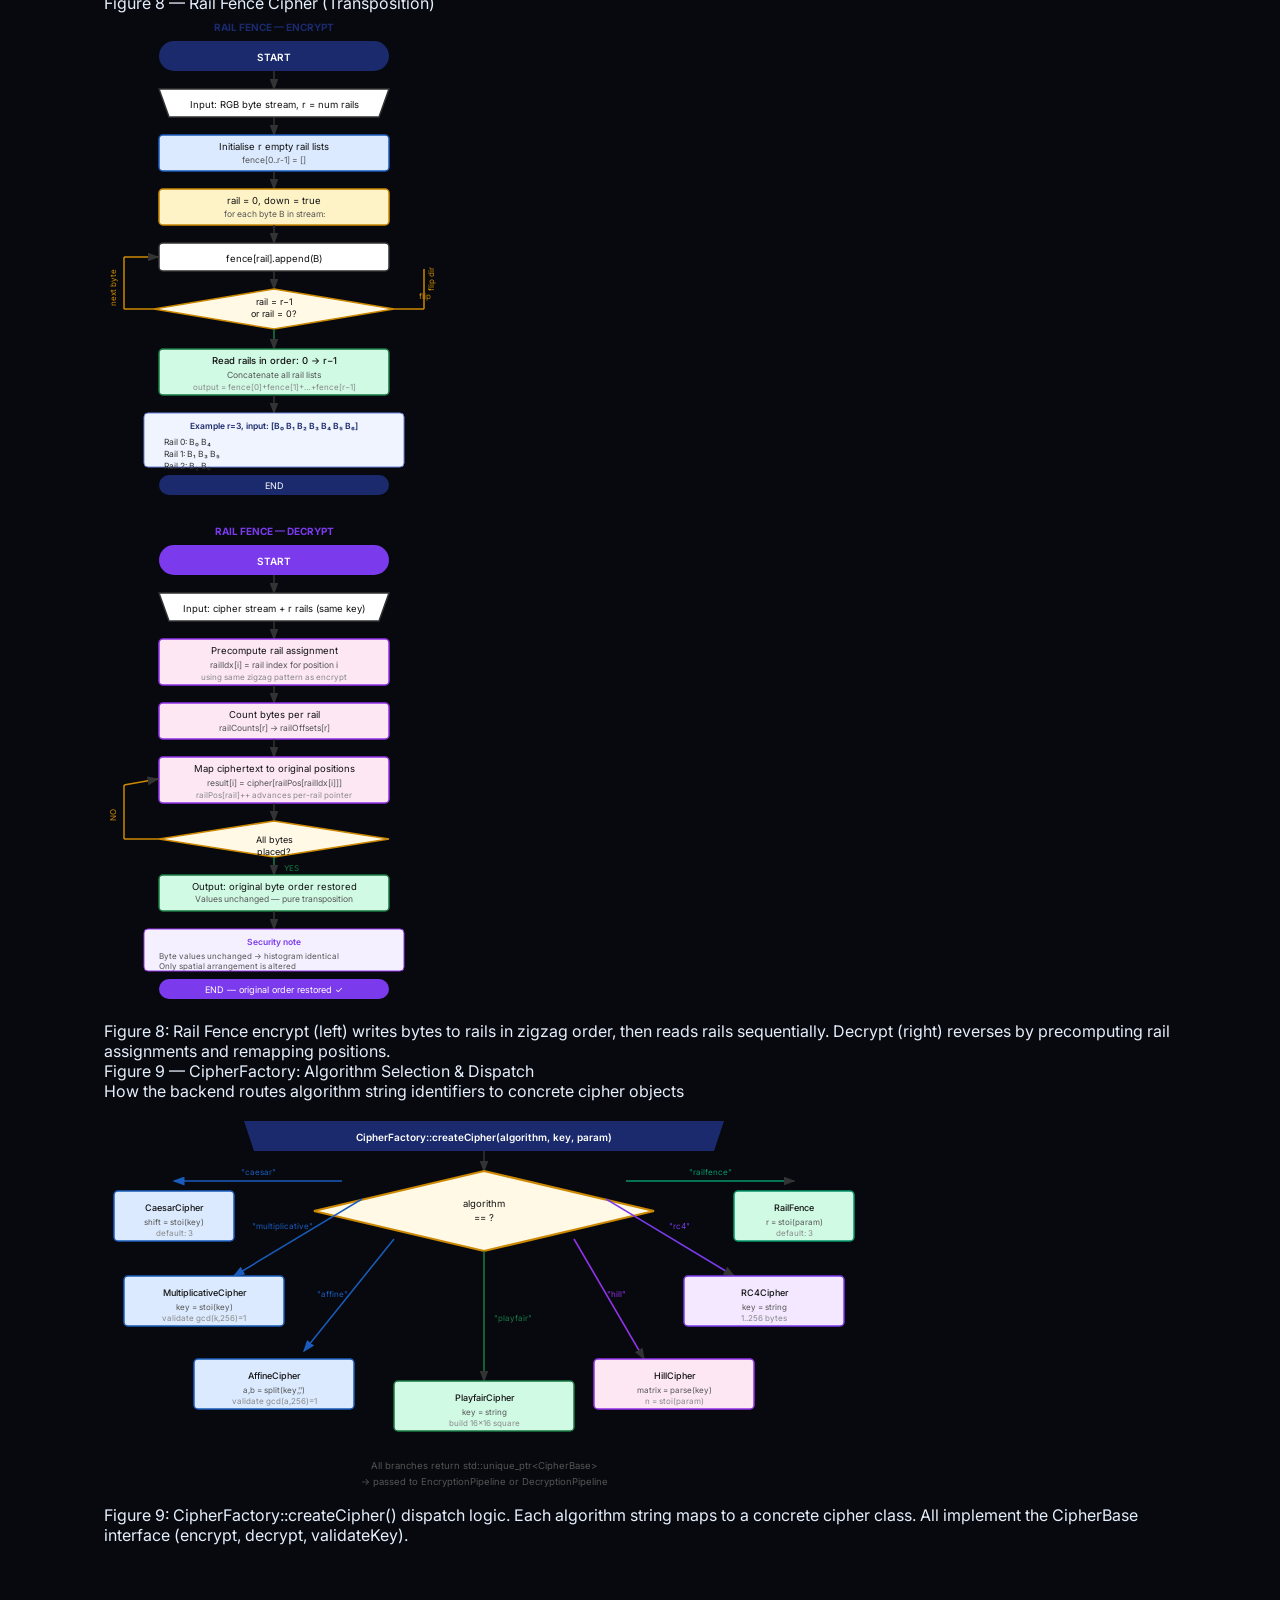
==== commit 3e751150: "feat: enhance frontend visualization with new comparison layout and controls - Updated index.html to" ====
--- a/report/flowcharts.html
+++ b/report/flowcharts.html
@@ -3,21 +3,160 @@
 <head>
 <meta charset="UTF-8">
 <meta name="viewport" content="width=device-width,initial-scale=1">
-<title>CipherVault — Flowcharts & Diagrams</title>
-<link href="https://fonts.googleapis.com/css2?family=Inter:wght@400;500;600&family=JetBrains+Mono:wght@400;500&display=swap" rel="stylesheet">
+<title>CipherVault — Flowcharts &amp; Diagrams</title>
+<link href="https://fonts.googleapis.com/css2?family=Inter:wght@400;500;600;700&family=JetBrains+Mono:wght@400;500&display=swap" rel="stylesheet">
 <style>
-@page { size: A4; margin: 15mm; }
-*, *::before, *::after { box-sizing: border-box; margin: 0; padding: 0; }
+@page { size: A4; margin: 14mm; }
+*,*::before,*::after { box-sizing: border-box; margin: 0; padding: 0; }
 body {
   font-family: 'Inter', sans-serif;
-  background: #fff;
-  color: #111;
-  max-width: 900px;
+  background: #07090f;
+  color: #e5eefb;
+  max-width: 1120px;
   margin: 0 auto;
-  padding: 24px 28px 60px;
-}
-h1 { font-size: 20pt; text-align: center; font-weight: 700; margin-bottom: 6px; }
-.doc-sub { text-align: center; font-size: 10pt; color: #666; margin-bottom: 36px; }
+  padding: 28px 24px 56px;
+}
+h1 {
+  text-align: center;
+  font-size: clamp(1.7rem, 3vw, 2.4rem);
+  letter-spacing: -0.02em;
+  margin-bottom: 8px;
+}
+.doc-sub {
+  text-align: center;
+  font-size: 0.92rem;
+  color: #97a6bd;
+  margin-bottom: 30px;
+}
+.section {
+  margin-top: 22px;
+  padding: 20px;
+  border: 1px solid rgba(0, 240, 255, 0.1);
+  border-radius: 18px;
+  background: linear-gradient(180deg, rgba(13, 17, 26, 0.92), rgba(7, 9, 15, 0.98));
+  box-shadow: 0 18px 50px rgba(0, 0, 0, 0.28);
+  page-break-inside: avoid;
+}
+.title {
+  font-size: 1.1rem;
+  font-weight: 700;
+  border-left: 4px solid #00f0ff;
+  padding-left: 12px;
+  margin-bottom: 6px;
+}
+.subtitle {
+  font-size: 0.82rem;
+  color: #91a0b7;
+  margin-bottom: 16px;
+}
+.flow {
+  display: flex;
+  align-items: stretch;
+  justify-content: center;
+  gap: 10px;
+  flex-wrap: wrap;
+}
+.flow.vertical {
+  flex-direction: column;
+  align-items: center;
+}
+.node {
+  min-width: 150px;
+  padding: 12px 14px;
+  border-radius: 14px;
+  border: 1px solid rgba(255, 255, 255, 0.12);
+  background: rgba(255, 255, 255, 0.03);
+  text-align: center;
+  position: relative;
+  overflow: hidden;
+  box-shadow: inset 0 0 0 1px rgba(255, 255, 255, 0.02);
+}
+.node::after {
+  content: "";
+  position: absolute;
+  inset: 0;
+  background: linear-gradient(135deg, rgba(0, 240, 255, 0.08), rgba(139, 92, 246, 0.06));
+  opacity: 0;
+  transition: opacity 0.25s ease;
+}
+.node.active,
+.node:hover {
+  border-color: rgba(0, 240, 255, 0.3);
+  box-shadow: 0 0 0 1px rgba(0, 240, 255, 0.08), 0 0 24px rgba(0, 240, 255, 0.08);
+}
+.node.active::after { opacity: 1; }
+.node .lbl {
+  display: block;
+  font-size: 0.92rem;
+  font-weight: 600;
+  margin-bottom: 4px;
+}
+.node .sub {
+  display: block;
+  font-size: 0.74rem;
+  color: #9eb0c7;
+  line-height: 1.45;
+  font-family: 'JetBrains Mono', monospace;
+}
+.node.cyan { border-color: rgba(0, 240, 255, 0.22); }
+.node.purple { border-color: rgba(139, 92, 246, 0.25); }
+.node.green { border-color: rgba(34, 211, 238, 0.24); }
+.arrow {
+  display: flex;
+  align-items: center;
+  justify-content: center;
+  color: #6fbefc;
+  font-size: 1.3rem;
+  padding: 2px 4px;
+  animation: pulseArrow 1.8s ease-in-out infinite;
+}
+.arrow.h {
+  min-width: 18px;
+}
+@keyframes pulseArrow {
+  0%,100% { opacity: 0.45; transform: translateY(0); }
+  50% { opacity: 1; transform: translateY(2px); }
+}
+.grid2 {
+  display: grid;
+  grid-template-columns: 1fr 1fr;
+  gap: 16px;
+}
+.mini-grid {
+  display: grid;
+  grid-template-columns: repeat(2, minmax(0, 1fr));
+  gap: 16px;
+}
+.mini-card {
+  border: 1px solid rgba(255, 255, 255, 0.08);
+  border-radius: 16px;
+  background: rgba(255, 255, 255, 0.025);
+  padding: 14px;
+}
+.mini-card h3 {
+  font-size: 1rem;
+  margin-bottom: 10px;
+  color: #ffffff;
+}
+.mini-card .flow { gap: 8px; }
+.mini-card .node { min-width: 0; width: 100%; }
+.caption {
+  margin-top: 10px;
+  text-align: center;
+  font-size: 0.8rem;
+  color: #8f9db2;
+  font-style: italic;
+}
+.note {
+  margin-top: 12px;
+  color: #a7b4c9;
+  font-size: 0.82rem;
+}
+@media (max-width: 900px) {
+  .grid2, .mini-grid { grid-template-columns: 1fr; }
+}
+</style>
+</head>
 
 /* ── SECTION HEADERS ── */
 .fc-section {
